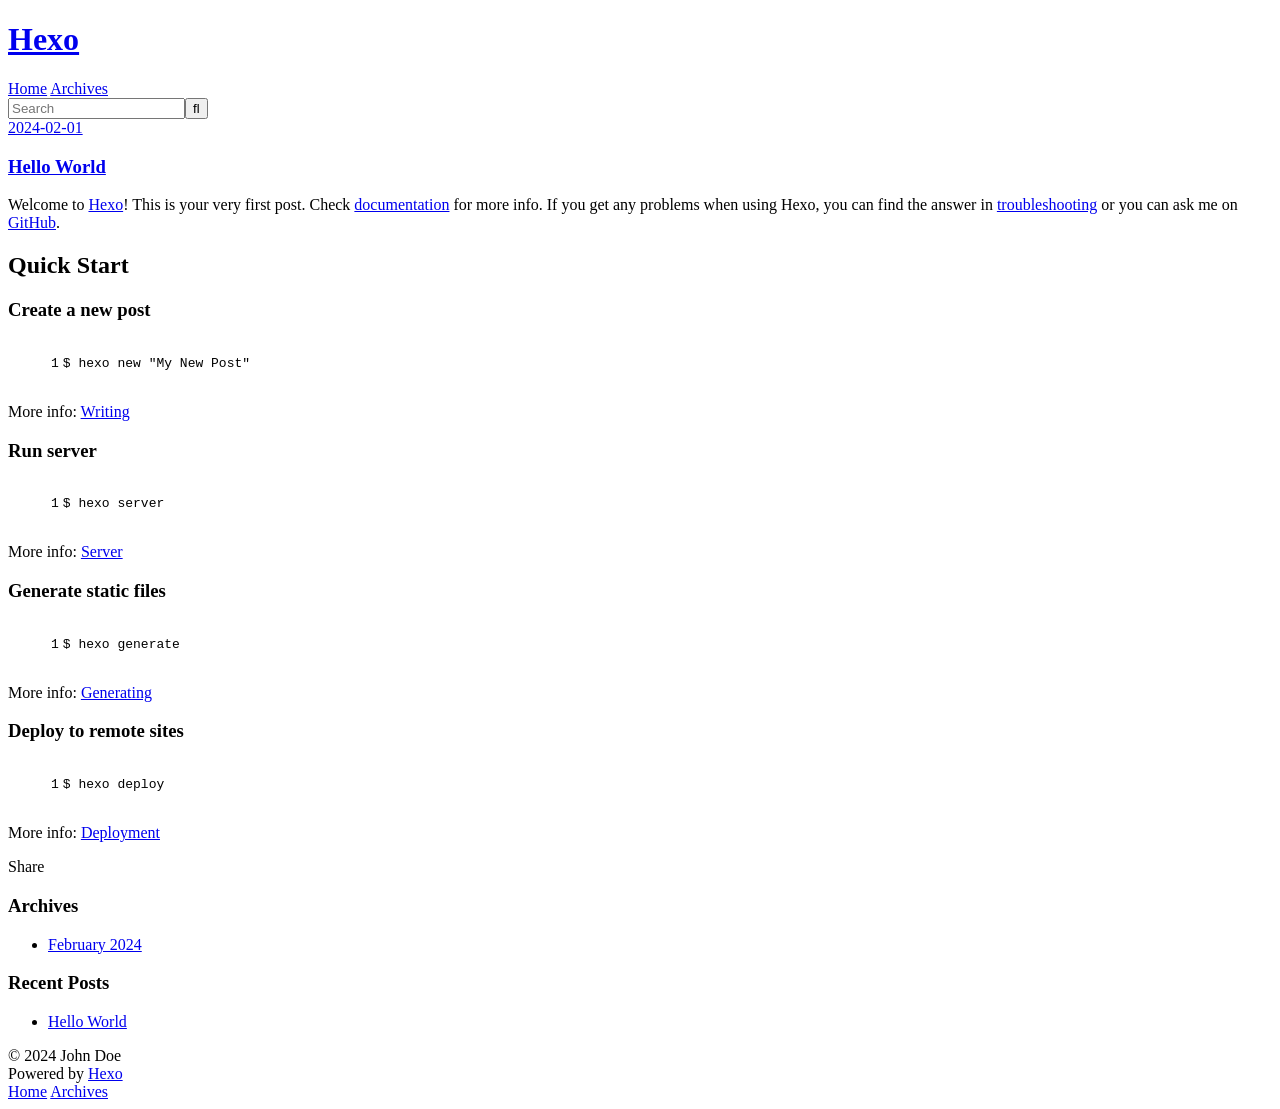
==== index.html @ bd36997b "Site updated: 2024-02-01 10:09:01" ====
<!DOCTYPE html>
<html>
<head>
  <meta charset="utf-8">
  
  
  <title>Hexo</title>
  <meta name="viewport" content="width=device-width, initial-scale=1, shrink-to-fit=no">
  <meta property="og:type" content="website">
<meta property="og:title" content="Hexo">
<meta property="og:url" content="http://example.com/index.html">
<meta property="og:site_name" content="Hexo">
<meta property="og:locale" content="en_US">
<meta property="article:author" content="John Doe">
<meta name="twitter:card" content="summary">
  
    <link rel="alternate" href="/atom.xml" title="Hexo" type="application/atom+xml">
  
  
    <link rel="shortcut icon" href="/favicon.png">
  
  
  
<link rel="stylesheet" href="/css/style.css">

  
    
<link rel="stylesheet" href="/fancybox/jquery.fancybox.min.css">

  
  
<meta name="generator" content="Hexo 7.1.1"></head>

<body>
  <div id="container">
    <div id="wrap">
      <header id="header">
  <div id="banner"></div>
  <div id="header-outer" class="outer">
    <div id="header-title" class="inner">
      <h1 id="logo-wrap">
        <a href="/" id="logo">Hexo</a>
      </h1>
      
    </div>
    <div id="header-inner" class="inner">
      <nav id="main-nav">
        <a id="main-nav-toggle" class="nav-icon"><span class="fa fa-bars"></span></a>
        
          <a class="main-nav-link" href="/">Home</a>
        
          <a class="main-nav-link" href="/archives">Archives</a>
        
      </nav>
      <nav id="sub-nav">
        
        
          <a class="nav-icon" href="/atom.xml" title="RSS Feed"><span class="fa fa-rss"></span></a>
        
        <a class="nav-icon nav-search-btn" title="Search"><span class="fa fa-search"></span></a>
      </nav>
      <div id="search-form-wrap">
        <form action="//google.com/search" method="get" accept-charset="UTF-8" class="search-form"><input type="search" name="q" class="search-form-input" placeholder="Search"><button type="submit" class="search-form-submit">&#xF002;</button><input type="hidden" name="sitesearch" value="http://example.com"></form>
      </div>
    </div>
  </div>
</header>

      <div class="outer">
        <section id="main">
  
    <article id="post-hello-world" class="h-entry article article-type-post" itemprop="blogPost" itemscope itemtype="https://schema.org/BlogPosting">
  <div class="article-meta">
    <a href="/2024/02/01/hello-world/" class="article-date">
  <time class="dt-published" datetime="2024-02-01T01:52:05.661Z" itemprop="datePublished">2024-02-01</time>
</a>
    
  </div>
  <div class="article-inner">
    
    
      <header class="article-header">
        
  
    <h1 itemprop="name">
      <a class="p-name article-title" href="/2024/02/01/hello-world/">Hello World</a>
    </h1>
  

      </header>
    
    <div class="e-content article-entry" itemprop="articleBody">
      
        <p>Welcome to <a target="_blank" rel="noopener" href="https://hexo.io/">Hexo</a>! This is your very first post. Check <a target="_blank" rel="noopener" href="https://hexo.io/docs/">documentation</a> for more info. If you get any problems when using Hexo, you can find the answer in <a target="_blank" rel="noopener" href="https://hexo.io/docs/troubleshooting.html">troubleshooting</a> or you can ask me on <a target="_blank" rel="noopener" href="https://github.com/hexojs/hexo/issues">GitHub</a>.</p>
<h2 id="Quick-Start"><a href="#Quick-Start" class="headerlink" title="Quick Start"></a>Quick Start</h2><h3 id="Create-a-new-post"><a href="#Create-a-new-post" class="headerlink" title="Create a new post"></a>Create a new post</h3><figure class="highlight bash"><table><tr><td class="gutter"><pre><span class="line">1</span><br></pre></td><td class="code"><pre><span class="line">$ hexo new <span class="string">&quot;My New Post&quot;</span></span><br></pre></td></tr></table></figure>

<p>More info: <a target="_blank" rel="noopener" href="https://hexo.io/docs/writing.html">Writing</a></p>
<h3 id="Run-server"><a href="#Run-server" class="headerlink" title="Run server"></a>Run server</h3><figure class="highlight bash"><table><tr><td class="gutter"><pre><span class="line">1</span><br></pre></td><td class="code"><pre><span class="line">$ hexo server</span><br></pre></td></tr></table></figure>

<p>More info: <a target="_blank" rel="noopener" href="https://hexo.io/docs/server.html">Server</a></p>
<h3 id="Generate-static-files"><a href="#Generate-static-files" class="headerlink" title="Generate static files"></a>Generate static files</h3><figure class="highlight bash"><table><tr><td class="gutter"><pre><span class="line">1</span><br></pre></td><td class="code"><pre><span class="line">$ hexo generate</span><br></pre></td></tr></table></figure>

<p>More info: <a target="_blank" rel="noopener" href="https://hexo.io/docs/generating.html">Generating</a></p>
<h3 id="Deploy-to-remote-sites"><a href="#Deploy-to-remote-sites" class="headerlink" title="Deploy to remote sites"></a>Deploy to remote sites</h3><figure class="highlight bash"><table><tr><td class="gutter"><pre><span class="line">1</span><br></pre></td><td class="code"><pre><span class="line">$ hexo deploy</span><br></pre></td></tr></table></figure>

<p>More info: <a target="_blank" rel="noopener" href="https://hexo.io/docs/one-command-deployment.html">Deployment</a></p>

      
    </div>
    <footer class="article-footer">
      <a data-url="http://example.com/2024/02/01/hello-world/" data-id="cls2kvbpr0000edfy8v4kcxi6" data-title="Hello World" class="article-share-link"><span class="fa fa-share">Share</span></a>
      
      
      
    </footer>
  </div>
  
</article>



  


</section>
        
          <aside id="sidebar">
  
    

  
    

  
    
  
    
  <div class="widget-wrap">
    <h3 class="widget-title">Archives</h3>
    <div class="widget">
      <ul class="archive-list"><li class="archive-list-item"><a class="archive-list-link" href="/archives/2024/02/">February 2024</a></li></ul>
    </div>
  </div>


  
    
  <div class="widget-wrap">
    <h3 class="widget-title">Recent Posts</h3>
    <div class="widget">
      <ul>
        
          <li>
            <a href="/2024/02/01/hello-world/">Hello World</a>
          </li>
        
      </ul>
    </div>
  </div>

  
</aside>
        
      </div>
      <footer id="footer">
  
  <div class="outer">
    <div id="footer-info" class="inner">
      
      &copy; 2024 John Doe<br>
      Powered by <a href="https://hexo.io/" target="_blank">Hexo</a>
    </div>
  </div>
</footer>

    </div>
    <nav id="mobile-nav">
  
    <a href="/" class="mobile-nav-link">Home</a>
  
    <a href="/archives" class="mobile-nav-link">Archives</a>
  
</nav>
    


<script src="/js/jquery-3.6.4.min.js"></script>



  
<script src="/fancybox/jquery.fancybox.min.js"></script>




<script src="/js/script.js"></script>





  </div>
</body>
</html>
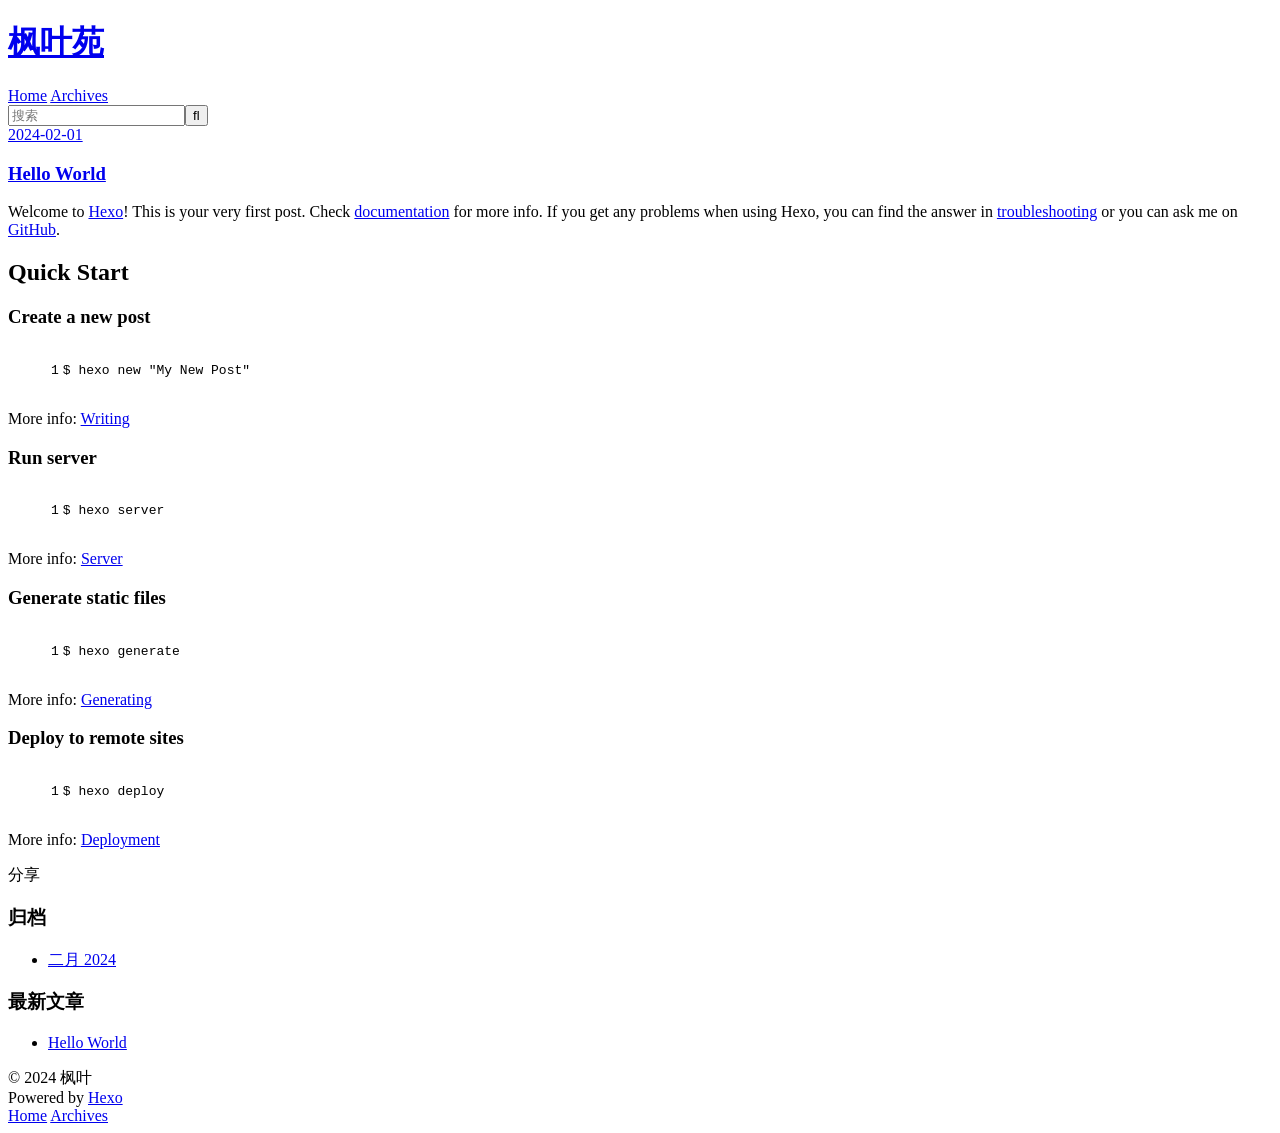
==== commit 4679202c: "Site updated: 2024-02-01 10:54:57" ====
--- a/index.html
+++ b/index.html
@@ -4,17 +4,19 @@
   <meta charset="utf-8">
   
   
-  <title>Hexo</title>
+  <title>枫叶苑</title>
   <meta name="viewport" content="width=device-width, initial-scale=1, shrink-to-fit=no">
-  <meta property="og:type" content="website">
-<meta property="og:title" content="Hexo">
+  <meta name="description" content="选择有时候比努力更重要">
+<meta property="og:type" content="website">
+<meta property="og:title" content="枫叶苑">
 <meta property="og:url" content="http://example.com/index.html">
-<meta property="og:site_name" content="Hexo">
-<meta property="og:locale" content="en_US">
-<meta property="article:author" content="John Doe">
+<meta property="og:site_name" content="枫叶苑">
+<meta property="og:description" content="选择有时候比努力更重要">
+<meta property="og:locale" content="zh_CN">
+<meta property="article:author" content="枫叶">
 <meta name="twitter:card" content="summary">
   
-    <link rel="alternate" href="/atom.xml" title="Hexo" type="application/atom+xml">
+    <link rel="alternate" href="/atom.xml" title="枫叶苑" type="application/atom+xml">
   
   
     <link rel="shortcut icon" href="/favicon.png">
@@ -39,7 +41,7 @@
   <div id="header-outer" class="outer">
     <div id="header-title" class="inner">
       <h1 id="logo-wrap">
-        <a href="/" id="logo">Hexo</a>
+        <a href="/" id="logo">枫叶苑</a>
       </h1>
       
     </div>
@@ -55,12 +57,12 @@
       <nav id="sub-nav">
         
         
-          <a class="nav-icon" href="/atom.xml" title="RSS Feed"><span class="fa fa-rss"></span></a>
-        
-        <a class="nav-icon nav-search-btn" title="Search"><span class="fa fa-search"></span></a>
+          <a class="nav-icon" href="/atom.xml" title="RSS 订阅"><span class="fa fa-rss"></span></a>
+        
+        <a class="nav-icon nav-search-btn" title="搜索"><span class="fa fa-search"></span></a>
       </nav>
       <div id="search-form-wrap">
-        <form action="//google.com/search" method="get" accept-charset="UTF-8" class="search-form"><input type="search" name="q" class="search-form-input" placeholder="Search"><button type="submit" class="search-form-submit">&#xF002;</button><input type="hidden" name="sitesearch" value="http://example.com"></form>
+        <form action="//google.com/search" method="get" accept-charset="UTF-8" class="search-form"><input type="search" name="q" class="search-form-input" placeholder="搜索"><button type="submit" class="search-form-submit">&#xF002;</button><input type="hidden" name="sitesearch" value="http://example.com"></form>
       </div>
     </div>
   </div>
@@ -108,7 +110,7 @@
       
     </div>
     <footer class="article-footer">
-      <a data-url="http://example.com/2024/02/01/hello-world/" data-id="cls2kvbpr0000edfy8v4kcxi6" data-title="Hello World" class="article-share-link"><span class="fa fa-share">Share</span></a>
+      <a data-url="http://example.com/2024/02/01/hello-world/" data-id="cls2mifcy0000pxfyc7qv7unp" data-title="Hello World" class="article-share-link"><span class="fa fa-share">分享</span></a>
       
       
       
@@ -136,9 +138,9 @@
   
     
   <div class="widget-wrap">
-    <h3 class="widget-title">Archives</h3>
+    <h3 class="widget-title">归档</h3>
     <div class="widget">
-      <ul class="archive-list"><li class="archive-list-item"><a class="archive-list-link" href="/archives/2024/02/">February 2024</a></li></ul>
+      <ul class="archive-list"><li class="archive-list-item"><a class="archive-list-link" href="/archives/2024/02/">二月 2024</a></li></ul>
     </div>
   </div>
 
@@ -146,7 +148,7 @@
   
     
   <div class="widget-wrap">
-    <h3 class="widget-title">Recent Posts</h3>
+    <h3 class="widget-title">最新文章</h3>
     <div class="widget">
       <ul>
         
@@ -167,7 +169,7 @@
   <div class="outer">
     <div id="footer-info" class="inner">
       
-      &copy; 2024 John Doe<br>
+      &copy; 2024 枫叶<br>
       Powered by <a href="https://hexo.io/" target="_blank">Hexo</a>
     </div>
   </div>
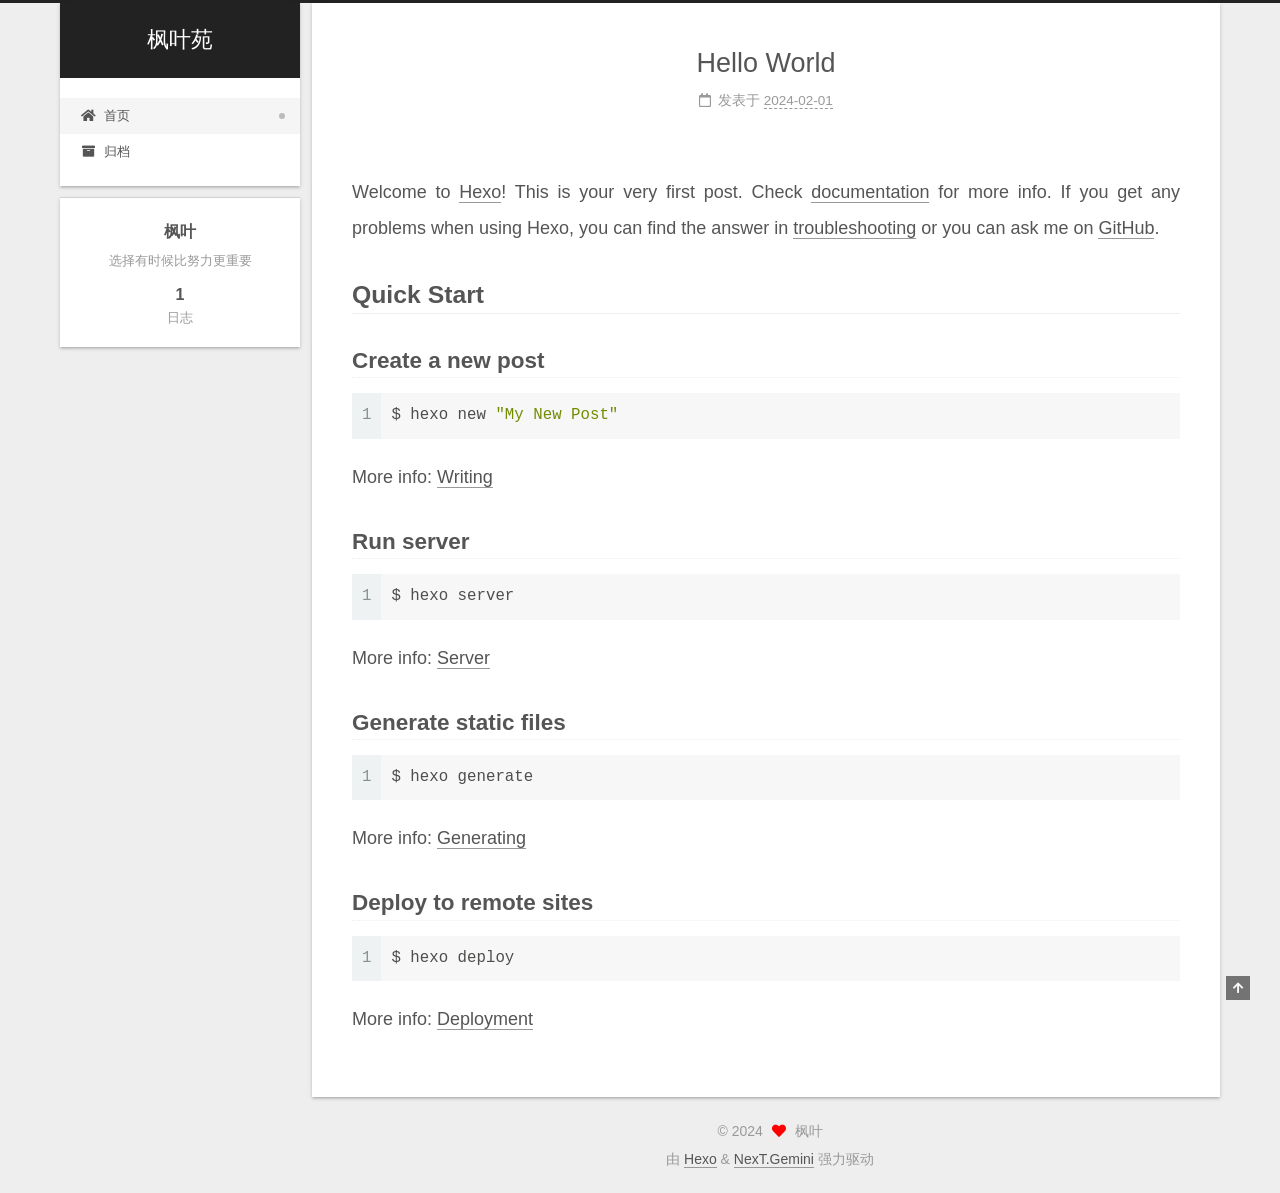
==== commit 8f821675: "Site updated: 2024-02-01 11:25:19" ====
--- a/index.html
+++ b/index.html
@@ -1,11 +1,25 @@
 <!DOCTYPE html>
-<html>
+<html lang="zh-CN">
 <head>
-  <meta charset="utf-8">
-  
-  
-  <title>枫叶苑</title>
-  <meta name="viewport" content="width=device-width, initial-scale=1, shrink-to-fit=no">
+  <meta charset="UTF-8">
+<meta name="viewport" content="width=device-width, initial-scale=1, maximum-scale=2">
+<meta name="theme-color" content="#222">
+<meta name="generator" content="Hexo 7.1.1">
+  <link rel="apple-touch-icon" sizes="180x180" href="/images/apple-touch-icon-next.png">
+  <link rel="icon" type="image/png" sizes="32x32" href="/images/favicon-32x32-next.png">
+  <link rel="icon" type="image/png" sizes="16x16" href="/images/favicon-16x16-next.png">
+  <link rel="mask-icon" href="/images/logo.svg" color="#222">
+
+<link rel="stylesheet" href="/css/main.css">
+
+
+<link rel="stylesheet" href="/lib/font-awesome/css/all.min.css">
+
+<script id="hexo-configurations">
+    var NexT = window.NexT || {};
+    var CONFIG = {"hostname":"example.com","root":"/","scheme":"Gemini","version":"7.8.0","exturl":false,"sidebar":{"position":"left","display":"post","padding":18,"offset":12,"onmobile":false},"copycode":{"enable":false,"show_result":false,"style":null},"back2top":{"enable":true,"sidebar":false,"scrollpercent":false},"bookmark":{"enable":false,"color":"#222","save":"auto"},"fancybox":false,"mediumzoom":false,"lazyload":false,"pangu":false,"comments":{"style":"tabs","active":null,"storage":true,"lazyload":false,"nav":null},"algolia":{"hits":{"per_page":10},"labels":{"input_placeholder":"Search for Posts","hits_empty":"We didn't find any results for the search: ${query}","hits_stats":"${hits} results found in ${time} ms"}},"localsearch":{"enable":false,"trigger":"auto","top_n_per_article":1,"unescape":false,"preload":false},"motion":{"enable":true,"async":false,"transition":{"post_block":"fadeIn","post_header":"slideDownIn","post_body":"slideDownIn","coll_header":"slideLeftIn","sidebar":"slideUpIn"}}};
+  </script>
+
   <meta name="description" content="选择有时候比努力更重要">
 <meta property="og:type" content="website">
 <meta property="og:title" content="枫叶苑">
@@ -15,193 +29,343 @@
 <meta property="og:locale" content="zh_CN">
 <meta property="article:author" content="枫叶">
 <meta name="twitter:card" content="summary">
-  
-    <link rel="alternate" href="/atom.xml" title="枫叶苑" type="application/atom+xml">
-  
-  
-    <link rel="shortcut icon" href="/favicon.png">
-  
-  
-  
-<link rel="stylesheet" href="/css/style.css">
-
-  
-    
-<link rel="stylesheet" href="/fancybox/jquery.fancybox.min.css">
-
-  
-  
-<meta name="generator" content="Hexo 7.1.1"></head>
-
-<body>
-  <div id="container">
-    <div id="wrap">
-      <header id="header">
-  <div id="banner"></div>
-  <div id="header-outer" class="outer">
-    <div id="header-title" class="inner">
-      <h1 id="logo-wrap">
-        <a href="/" id="logo">枫叶苑</a>
-      </h1>
+
+<link rel="canonical" href="http://example.com/">
+
+
+<script id="page-configurations">
+  // https://hexo.io/docs/variables.html
+  CONFIG.page = {
+    sidebar: "",
+    isHome : true,
+    isPost : false,
+    lang   : 'zh-CN'
+  };
+</script>
+
+  <title>枫叶苑</title>
+  
+
+
+
+
+
+
+  <noscript>
+  <style>
+  .use-motion .brand,
+  .use-motion .menu-item,
+  .sidebar-inner,
+  .use-motion .post-block,
+  .use-motion .pagination,
+  .use-motion .comments,
+  .use-motion .post-header,
+  .use-motion .post-body,
+  .use-motion .collection-header { opacity: initial; }
+
+  .use-motion .site-title,
+  .use-motion .site-subtitle {
+    opacity: initial;
+    top: initial;
+  }
+
+  .use-motion .logo-line-before i { left: initial; }
+  .use-motion .logo-line-after i { right: initial; }
+  </style>
+</noscript>
+
+</head>
+
+<body itemscope itemtype="http://schema.org/WebPage">
+  <div class="container use-motion">
+    <div class="headband"></div>
+
+    <header class="header" itemscope itemtype="http://schema.org/WPHeader">
+      <div class="header-inner"><div class="site-brand-container">
+  <div class="site-nav-toggle">
+    <div class="toggle" aria-label="切换导航栏">
+      <span class="toggle-line toggle-line-first"></span>
+      <span class="toggle-line toggle-line-middle"></span>
+      <span class="toggle-line toggle-line-last"></span>
+    </div>
+  </div>
+
+  <div class="site-meta">
+
+    <a href="/" class="brand" rel="start">
+      <span class="logo-line-before"><i></i></span>
+      <h1 class="site-title">枫叶苑</h1>
+      <span class="logo-line-after"><i></i></span>
+    </a>
+  </div>
+
+  <div class="site-nav-right">
+    <div class="toggle popup-trigger">
+    </div>
+  </div>
+</div>
+
+
+
+
+<nav class="site-nav">
+  <ul id="menu" class="main-menu menu">
+        <li class="menu-item menu-item-home">
+
+    <a href="/" rel="section"><i class="fa fa-home fa-fw"></i>首页</a>
+
+  </li>
+        <li class="menu-item menu-item-archives">
+
+    <a href="/archives/" rel="section"><i class="fa fa-archive fa-fw"></i>归档</a>
+
+  </li>
+  </ul>
+</nav>
+
+
+
+
+</div>
+    </header>
+
+    
+  <div class="back-to-top">
+    <i class="fa fa-arrow-up"></i>
+    <span>0%</span>
+  </div>
+
+
+    <main class="main">
+      <div class="main-inner">
+        <div class="content-wrap">
+          
+
+          <div class="content index posts-expand">
+            
+      
+  
+  
+  <article itemscope itemtype="http://schema.org/Article" class="post-block" lang="zh-CN">
+    <link itemprop="mainEntityOfPage" href="http://example.com/2024/02/01/hello-world/">
+
+    <span hidden itemprop="author" itemscope itemtype="http://schema.org/Person">
+      <meta itemprop="image" content="/images/avatar.gif">
+      <meta itemprop="name" content="枫叶">
+      <meta itemprop="description" content="选择有时候比努力更重要">
+    </span>
+
+    <span hidden itemprop="publisher" itemscope itemtype="http://schema.org/Organization">
+      <meta itemprop="name" content="枫叶苑">
+    </span>
+      <header class="post-header">
+        <h2 class="post-title" itemprop="name headline">
+          
+            <a href="/2024/02/01/hello-world/" class="post-title-link" itemprop="url">Hello World</a>
+        </h2>
+
+        <div class="post-meta">
+            <span class="post-meta-item">
+              <span class="post-meta-item-icon">
+                <i class="far fa-calendar"></i>
+              </span>
+              <span class="post-meta-item-text">发表于</span>
+
+              <time title="创建时间：2024-02-01 09:52:05" itemprop="dateCreated datePublished" datetime="2024-02-01T09:52:05+08:00">2024-02-01</time>
+            </span>
+
+          
+
+        </div>
+      </header>
+
+    
+    
+    
+    <div class="post-body" itemprop="articleBody">
+
+      
+          <p>Welcome to <a target="_blank" rel="noopener" href="https://hexo.io/">Hexo</a>! This is your very first post. Check <a target="_blank" rel="noopener" href="https://hexo.io/docs/">documentation</a> for more info. If you get any problems when using Hexo, you can find the answer in <a target="_blank" rel="noopener" href="https://hexo.io/docs/troubleshooting.html">troubleshooting</a> or you can ask me on <a target="_blank" rel="noopener" href="https://github.com/hexojs/hexo/issues">GitHub</a>.</p>
+<h2 id="Quick-Start"><a href="#Quick-Start" class="headerlink" title="Quick Start"></a>Quick Start</h2><h3 id="Create-a-new-post"><a href="#Create-a-new-post" class="headerlink" title="Create a new post"></a>Create a new post</h3><figure class="highlight bash"><table><tr><td class="gutter"><pre><span class="line">1</span><br></pre></td><td class="code"><pre><span class="line">$ hexo new <span class="string">&quot;My New Post&quot;</span></span><br></pre></td></tr></table></figure>
+
+<p>More info: <a target="_blank" rel="noopener" href="https://hexo.io/docs/writing.html">Writing</a></p>
+<h3 id="Run-server"><a href="#Run-server" class="headerlink" title="Run server"></a>Run server</h3><figure class="highlight bash"><table><tr><td class="gutter"><pre><span class="line">1</span><br></pre></td><td class="code"><pre><span class="line">$ hexo server</span><br></pre></td></tr></table></figure>
+
+<p>More info: <a target="_blank" rel="noopener" href="https://hexo.io/docs/server.html">Server</a></p>
+<h3 id="Generate-static-files"><a href="#Generate-static-files" class="headerlink" title="Generate static files"></a>Generate static files</h3><figure class="highlight bash"><table><tr><td class="gutter"><pre><span class="line">1</span><br></pre></td><td class="code"><pre><span class="line">$ hexo generate</span><br></pre></td></tr></table></figure>
+
+<p>More info: <a target="_blank" rel="noopener" href="https://hexo.io/docs/generating.html">Generating</a></p>
+<h3 id="Deploy-to-remote-sites"><a href="#Deploy-to-remote-sites" class="headerlink" title="Deploy to remote sites"></a>Deploy to remote sites</h3><figure class="highlight bash"><table><tr><td class="gutter"><pre><span class="line">1</span><br></pre></td><td class="code"><pre><span class="line">$ hexo deploy</span><br></pre></td></tr></table></figure>
+
+<p>More info: <a target="_blank" rel="noopener" href="https://hexo.io/docs/one-command-deployment.html">Deployment</a></p>
+
       
     </div>
-    <div id="header-inner" class="inner">
-      <nav id="main-nav">
-        <a id="main-nav-toggle" class="nav-icon"><span class="fa fa-bars"></span></a>
+
+    
+    
+    
+      <footer class="post-footer">
+        <div class="post-eof"></div>
+      </footer>
+  </article>
+  
+  
+  
+
+
+  
+
+
+
+          </div>
+          
+
+<script>
+  window.addEventListener('tabs:register', () => {
+    let { activeClass } = CONFIG.comments;
+    if (CONFIG.comments.storage) {
+      activeClass = localStorage.getItem('comments_active') || activeClass;
+    }
+    if (activeClass) {
+      let activeTab = document.querySelector(`a[href="#comment-${activeClass}"]`);
+      if (activeTab) {
+        activeTab.click();
+      }
+    }
+  });
+  if (CONFIG.comments.storage) {
+    window.addEventListener('tabs:click', event => {
+      if (!event.target.matches('.tabs-comment .tab-content .tab-pane')) return;
+      let commentClass = event.target.classList[1];
+      localStorage.setItem('comments_active', commentClass);
+    });
+  }
+</script>
+
+        </div>
+          
+  
+  <div class="toggle sidebar-toggle">
+    <span class="toggle-line toggle-line-first"></span>
+    <span class="toggle-line toggle-line-middle"></span>
+    <span class="toggle-line toggle-line-last"></span>
+  </div>
+
+  <aside class="sidebar">
+    <div class="sidebar-inner">
+
+      <ul class="sidebar-nav motion-element">
+        <li class="sidebar-nav-toc">
+          文章目录
+        </li>
+        <li class="sidebar-nav-overview">
+          站点概览
+        </li>
+      </ul>
+
+      <!--noindex-->
+      <div class="post-toc-wrap sidebar-panel">
+      </div>
+      <!--/noindex-->
+
+      <div class="site-overview-wrap sidebar-panel">
+        <div class="site-author motion-element" itemprop="author" itemscope itemtype="http://schema.org/Person">
+  <p class="site-author-name" itemprop="name">枫叶</p>
+  <div class="site-description" itemprop="description">选择有时候比努力更重要</div>
+</div>
+<div class="site-state-wrap motion-element">
+  <nav class="site-state">
+      <div class="site-state-item site-state-posts">
+          <a href="/archives/">
         
-          <a class="main-nav-link" href="/">Home</a>
+          <span class="site-state-item-count">1</span>
+          <span class="site-state-item-name">日志</span>
+        </a>
+      </div>
+  </nav>
+</div>
+
+
+
+      </div>
+
+    </div>
+  </aside>
+  <div id="sidebar-dimmer"></div>
+
+
+      </div>
+    </main>
+
+    <footer class="footer">
+      <div class="footer-inner">
         
-          <a class="main-nav-link" href="/archives">Archives</a>
+
         
-      </nav>
-      <nav id="sub-nav">
+
+<div class="copyright">
+  
+  &copy; 
+  <span itemprop="copyrightYear">2024</span>
+  <span class="with-love">
+    <i class="fa fa-heart"></i>
+  </span>
+  <span class="author" itemprop="copyrightHolder">枫叶</span>
+</div>
+  <div class="powered-by">由 <a href="https://hexo.io/" class="theme-link" rel="noopener" target="_blank">Hexo</a> & <a href="https://theme-next.org/" class="theme-link" rel="noopener" target="_blank">NexT.Gemini</a> 强力驱动
+  </div>
+
         
-        
-          <a class="nav-icon" href="/atom.xml" title="RSS 订阅"><span class="fa fa-rss"></span></a>
-        
-        <a class="nav-icon nav-search-btn" title="搜索"><span class="fa fa-search"></span></a>
-      </nav>
-      <div id="search-form-wrap">
-        <form action="//google.com/search" method="get" accept-charset="UTF-8" class="search-form"><input type="search" name="q" class="search-form-input" placeholder="搜索"><button type="submit" class="search-form-submit">&#xF002;</button><input type="hidden" name="sitesearch" value="http://example.com"></form>
-      </div>
-    </div>
-  </div>
-</header>
-
-      <div class="outer">
-        <section id="main">
-  
-    <article id="post-hello-world" class="h-entry article article-type-post" itemprop="blogPost" itemscope itemtype="https://schema.org/BlogPosting">
-  <div class="article-meta">
-    <a href="/2024/02/01/hello-world/" class="article-date">
-  <time class="dt-published" datetime="2024-02-01T01:52:05.661Z" itemprop="datePublished">2024-02-01</time>
-</a>
-    
-  </div>
-  <div class="article-inner">
-    
-    
-      <header class="article-header">
-        
-  
-    <h1 itemprop="name">
-      <a class="p-name article-title" href="/2024/02/01/hello-world/">Hello World</a>
-    </h1>
-  
-
-      </header>
-    
-    <div class="e-content article-entry" itemprop="articleBody">
-      
-        <p>Welcome to <a target="_blank" rel="noopener" href="https://hexo.io/">Hexo</a>! This is your very first post. Check <a target="_blank" rel="noopener" href="https://hexo.io/docs/">documentation</a> for more info. If you get any problems when using Hexo, you can find the answer in <a target="_blank" rel="noopener" href="https://hexo.io/docs/troubleshooting.html">troubleshooting</a> or you can ask me on <a target="_blank" rel="noopener" href="https://github.com/hexojs/hexo/issues">GitHub</a>.</p>
-<h2 id="Quick-Start"><a href="#Quick-Start" class="headerlink" title="Quick Start"></a>Quick Start</h2><h3 id="Create-a-new-post"><a href="#Create-a-new-post" class="headerlink" title="Create a new post"></a>Create a new post</h3><figure class="highlight bash"><table><tr><td class="gutter"><pre><span class="line">1</span><br></pre></td><td class="code"><pre><span class="line">$ hexo new <span class="string">&quot;My New Post&quot;</span></span><br></pre></td></tr></table></figure>
-
-<p>More info: <a target="_blank" rel="noopener" href="https://hexo.io/docs/writing.html">Writing</a></p>
-<h3 id="Run-server"><a href="#Run-server" class="headerlink" title="Run server"></a>Run server</h3><figure class="highlight bash"><table><tr><td class="gutter"><pre><span class="line">1</span><br></pre></td><td class="code"><pre><span class="line">$ hexo server</span><br></pre></td></tr></table></figure>
-
-<p>More info: <a target="_blank" rel="noopener" href="https://hexo.io/docs/server.html">Server</a></p>
-<h3 id="Generate-static-files"><a href="#Generate-static-files" class="headerlink" title="Generate static files"></a>Generate static files</h3><figure class="highlight bash"><table><tr><td class="gutter"><pre><span class="line">1</span><br></pre></td><td class="code"><pre><span class="line">$ hexo generate</span><br></pre></td></tr></table></figure>
-
-<p>More info: <a target="_blank" rel="noopener" href="https://hexo.io/docs/generating.html">Generating</a></p>
-<h3 id="Deploy-to-remote-sites"><a href="#Deploy-to-remote-sites" class="headerlink" title="Deploy to remote sites"></a>Deploy to remote sites</h3><figure class="highlight bash"><table><tr><td class="gutter"><pre><span class="line">1</span><br></pre></td><td class="code"><pre><span class="line">$ hexo deploy</span><br></pre></td></tr></table></figure>
-
-<p>More info: <a target="_blank" rel="noopener" href="https://hexo.io/docs/one-command-deployment.html">Deployment</a></p>
-
-      
-    </div>
-    <footer class="article-footer">
-      <a data-url="http://example.com/2024/02/01/hello-world/" data-id="cls2mifcy0000pxfyc7qv7unp" data-title="Hello World" class="article-share-link"><span class="fa fa-share">分享</span></a>
-      
-      
-      
+
+
+
+
+
+
+
+
+      </div>
     </footer>
   </div>
-  
-</article>
-
-
-
-  
-
-
-</section>
-        
-          <aside id="sidebar">
-  
-    
-
-  
-    
-
-  
-    
-  
-    
-  <div class="widget-wrap">
-    <h3 class="widget-title">归档</h3>
-    <div class="widget">
-      <ul class="archive-list"><li class="archive-list-item"><a class="archive-list-link" href="/archives/2024/02/">二月 2024</a></li></ul>
-    </div>
-  </div>
-
-
-  
-    
-  <div class="widget-wrap">
-    <h3 class="widget-title">最新文章</h3>
-    <div class="widget">
-      <ul>
-        
-          <li>
-            <a href="/2024/02/01/hello-world/">Hello World</a>
-          </li>
-        
-      </ul>
-    </div>
-  </div>
-
-  
-</aside>
-        
-      </div>
-      <footer id="footer">
-  
-  <div class="outer">
-    <div id="footer-info" class="inner">
-      
-      &copy; 2024 枫叶<br>
-      Powered by <a href="https://hexo.io/" target="_blank">Hexo</a>
-    </div>
-  </div>
-</footer>
-
-    </div>
-    <nav id="mobile-nav">
-  
-    <a href="/" class="mobile-nav-link">Home</a>
-  
-    <a href="/archives" class="mobile-nav-link">Archives</a>
-  
-</nav>
-    
-
-
-<script src="/js/jquery-3.6.4.min.js"></script>
-
-
-
-  
-<script src="/fancybox/jquery.fancybox.min.js"></script>
-
-
-
-
-<script src="/js/script.js"></script>
-
-
-
-
-
-  </div>
+
+  
+  <script src="/lib/anime.min.js"></script>
+  <script src="/lib/velocity/velocity.min.js"></script>
+  <script src="/lib/velocity/velocity.ui.min.js"></script>
+
+<script src="/js/utils.js"></script>
+
+<script src="/js/motion.js"></script>
+
+
+<script src="/js/schemes/pisces.js"></script>
+
+
+<script src="/js/next-boot.js"></script>
+
+
+
+
+  
+
+
+
+
+
+
+
+
+
+
+
+
+
+
+
+  
+
+  
+
 </body>
-</html>+</html>
--- a/css/main.css
+++ b/css/main.css
@@ -0,0 +1,2565 @@
+:root {
+  --body-bg-color: #eee;
+  --content-bg-color: #fff;
+  --card-bg-color: #f5f5f5;
+  --text-color: #555;
+  --blockquote-color: #666;
+  --link-color: #555;
+  --link-hover-color: #222;
+  --brand-color: #fff;
+  --brand-hover-color: #fff;
+  --table-row-odd-bg-color: #f9f9f9;
+  --table-row-hover-bg-color: #f5f5f5;
+  --menu-item-bg-color: #f5f5f5;
+  --btn-default-bg: #fff;
+  --btn-default-color: #555;
+  --btn-default-border-color: #555;
+  --btn-default-hover-bg: #222;
+  --btn-default-hover-color: #fff;
+  --btn-default-hover-border-color: #222;
+}
+html {
+  line-height: 1.15; /* 1 */
+  -webkit-text-size-adjust: 100%; /* 2 */
+}
+body {
+  margin: 0;
+}
+main {
+  display: block;
+}
+h1 {
+  font-size: 2em;
+  margin: 0.67em 0;
+}
+hr {
+  box-sizing: content-box; /* 1 */
+  height: 0; /* 1 */
+  overflow: visible; /* 2 */
+}
+pre {
+  font-family: monospace, monospace; /* 1 */
+  font-size: 1em; /* 2 */
+}
+a {
+  background: transparent;
+}
+abbr[title] {
+  border-bottom: none; /* 1 */
+  text-decoration: underline; /* 2 */
+  text-decoration: underline dotted; /* 2 */
+}
+b,
+strong {
+  font-weight: bolder;
+}
+code,
+kbd,
+samp {
+  font-family: monospace, monospace; /* 1 */
+  font-size: 1em; /* 2 */
+}
+small {
+  font-size: 80%;
+}
+sub,
+sup {
+  font-size: 75%;
+  line-height: 0;
+  position: relative;
+  vertical-align: baseline;
+}
+sub {
+  bottom: -0.25em;
+}
+sup {
+  top: -0.5em;
+}
+img {
+  border-style: none;
+}
+button,
+input,
+optgroup,
+select,
+textarea {
+  font-family: inherit; /* 1 */
+  font-size: 100%; /* 1 */
+  line-height: 1.15; /* 1 */
+  margin: 0; /* 2 */
+}
+button,
+input {
+/* 1 */
+  overflow: visible;
+}
+button,
+select {
+/* 1 */
+  text-transform: none;
+}
+button,
+[type='button'],
+[type='reset'],
+[type='submit'] {
+  -webkit-appearance: button;
+}
+button::-moz-focus-inner,
+[type='button']::-moz-focus-inner,
+[type='reset']::-moz-focus-inner,
+[type='submit']::-moz-focus-inner {
+  border-style: none;
+  padding: 0;
+}
+button:-moz-focusring,
+[type='button']:-moz-focusring,
+[type='reset']:-moz-focusring,
+[type='submit']:-moz-focusring {
+  outline: 1px dotted ButtonText;
+}
+fieldset {
+  padding: 0.35em 0.75em 0.625em;
+}
+legend {
+  box-sizing: border-box; /* 1 */
+  color: inherit; /* 2 */
+  display: table; /* 1 */
+  max-width: 100%; /* 1 */
+  padding: 0; /* 3 */
+  white-space: normal; /* 1 */
+}
+progress {
+  vertical-align: baseline;
+}
+textarea {
+  overflow: auto;
+}
+[type='checkbox'],
+[type='radio'] {
+  box-sizing: border-box; /* 1 */
+  padding: 0; /* 2 */
+}
+[type='number']::-webkit-inner-spin-button,
+[type='number']::-webkit-outer-spin-button {
+  height: auto;
+}
+[type='search'] {
+  outline-offset: -2px; /* 2 */
+  -webkit-appearance: textfield; /* 1 */
+}
+[type='search']::-webkit-search-decoration {
+  -webkit-appearance: none;
+}
+::-webkit-file-upload-button {
+  font: inherit; /* 2 */
+  -webkit-appearance: button; /* 1 */
+}
+details {
+  display: block;
+}
+summary {
+  display: list-item;
+}
+template {
+  display: none;
+}
+[hidden] {
+  display: none;
+}
+::selection {
+  background: #262a30;
+  color: #eee;
+}
+html,
+body {
+  height: 100%;
+}
+body {
+  background: var(--body-bg-color);
+  color: var(--text-color);
+  font-family: 'Lato', "PingFang SC", "Microsoft YaHei", sans-serif;
+  font-size: 1em;
+  line-height: 2;
+}
+@media (max-width: 991px) {
+  body {
+    padding-left: 0 !important;
+    padding-right: 0 !important;
+  }
+}
+h1,
+h2,
+h3,
+h4,
+h5,
+h6 {
+  font-family: 'Lato', "PingFang SC", "Microsoft YaHei", sans-serif;
+  font-weight: bold;
+  line-height: 1.5;
+  margin: 20px 0 15px;
+}
+h1 {
+  font-size: 1.5em;
+}
+h2 {
+  font-size: 1.375em;
+}
+h3 {
+  font-size: 1.25em;
+}
+h4 {
+  font-size: 1.125em;
+}
+h5 {
+  font-size: 1em;
+}
+h6 {
+  font-size: 0.875em;
+}
+p {
+  margin: 0 0 20px 0;
+}
+a,
+span.exturl {
+  border-bottom: 1px solid #999;
+  color: var(--link-color);
+  outline: 0;
+  text-decoration: none;
+  overflow-wrap: break-word;
+  word-wrap: break-word;
+  cursor: pointer;
+}
+a:hover,
+span.exturl:hover {
+  border-bottom-color: var(--link-hover-color);
+  color: var(--link-hover-color);
+}
+iframe,
+img,
+video {
+  display: block;
+  margin-left: auto;
+  margin-right: auto;
+  max-width: 100%;
+}
+hr {
+  background-image: repeating-linear-gradient(-45deg, #ddd, #ddd 4px, transparent 4px, transparent 8px);
+  border: 0;
+  height: 3px;
+  margin: 40px 0;
+}
+blockquote {
+  border-left: 4px solid #ddd;
+  color: var(--blockquote-color);
+  margin: 0;
+  padding: 0 15px;
+}
+blockquote cite::before {
+  content: '-';
+  padding: 0 5px;
+}
+dt {
+  font-weight: bold;
+}
+dd {
+  margin: 0;
+  padding: 0;
+}
+kbd {
+  background-color: #f5f5f5;
+  background-image: linear-gradient(#eee, #fff, #eee);
+  border: 1px solid #ccc;
+  border-radius: 0.2em;
+  box-shadow: 0.1em 0.1em 0.2em rgba(0,0,0,0.1);
+  color: #555;
+  font-family: inherit;
+  padding: 0.1em 0.3em;
+  white-space: nowrap;
+}
+.table-container {
+  overflow: auto;
+}
+table {
+  border-collapse: collapse;
+  border-spacing: 0;
+  font-size: 0.875em;
+  margin: 0 0 20px 0;
+  width: 100%;
+}
+tbody tr:nth-of-type(odd) {
+  background: var(--table-row-odd-bg-color);
+}
+tbody tr:hover {
+  background: var(--table-row-hover-bg-color);
+}
+caption,
+th,
+td {
+  font-weight: normal;
+  padding: 8px;
+  vertical-align: middle;
+}
+th,
+td {
+  border: 1px solid #ddd;
+  border-bottom: 3px solid #ddd;
+}
+th {
+  font-weight: 700;
+  padding-bottom: 10px;
+}
+td {
+  border-bottom-width: 1px;
+}
+.btn {
+  background: var(--btn-default-bg);
+  border: 2px solid var(--btn-default-border-color);
+  border-radius: 2px;
+  color: var(--btn-default-color);
+  display: inline-block;
+  font-size: 0.875em;
+  line-height: 2;
+  padding: 0 20px;
+  text-decoration: none;
+  transition-property: background-color;
+  transition-delay: 0s;
+  transition-duration: 0.2s;
+  transition-timing-function: ease-in-out;
+}
+.btn:hover {
+  background: var(--btn-default-hover-bg);
+  border-color: var(--btn-default-hover-border-color);
+  color: var(--btn-default-hover-color);
+}
+.btn + .btn {
+  margin: 0 0 8px 8px;
+}
+.btn .fa-fw {
+  text-align: left;
+  width: 1.285714285714286em;
+}
+.toggle {
+  line-height: 0;
+}
+.toggle .toggle-line {
+  background: #fff;
+  display: inline-block;
+  height: 2px;
+  left: 0;
+  position: relative;
+  top: 0;
+  transition: all 0.4s;
+  vertical-align: top;
+  width: 100%;
+}
+.toggle .toggle-line:not(:first-child) {
+  margin-top: 3px;
+}
+.toggle.toggle-arrow .toggle-line-first {
+  left: 50%;
+  top: 2px;
+  transform: rotate(45deg);
+  width: 50%;
+}
+.toggle.toggle-arrow .toggle-line-middle {
+  left: 2px;
+  width: 90%;
+}
+.toggle.toggle-arrow .toggle-line-last {
+  left: 50%;
+  top: -2px;
+  transform: rotate(-45deg);
+  width: 50%;
+}
+.toggle.toggle-close .toggle-line-first {
+  transform: rotate(-45deg);
+  top: 5px;
+}
+.toggle.toggle-close .toggle-line-middle {
+  opacity: 0;
+}
+.toggle.toggle-close .toggle-line-last {
+  transform: rotate(45deg);
+  top: -5px;
+}
+.highlight,
+pre {
+  background: #f7f7f7;
+  color: #4d4d4c;
+  line-height: 1.6;
+  margin: 0 auto 20px;
+}
+pre,
+code {
+  font-family: consolas, Menlo, monospace, "PingFang SC", "Microsoft YaHei";
+}
+code {
+  background: #eee;
+  border-radius: 3px;
+  color: #555;
+  padding: 2px 4px;
+  overflow-wrap: break-word;
+  word-wrap: break-word;
+}
+.highlight *::selection {
+  background: #d6d6d6;
+}
+.highlight pre {
+  border: 0;
+  margin: 0;
+  padding: 10px 0;
+}
+.highlight table {
+  border: 0;
+  margin: 0;
+  width: auto;
+}
+.highlight td {
+  border: 0;
+  padding: 0;
+}
+.highlight figcaption {
+  background: #eff2f3;
+  color: #4d4d4c;
+  display: flex;
+  font-size: 0.875em;
+  justify-content: space-between;
+  line-height: 1.2;
+  padding: 0.5em;
+}
+.highlight figcaption a {
+  color: #4d4d4c;
+}
+.highlight figcaption a:hover {
+  border-bottom-color: #4d4d4c;
+}
+.highlight .gutter {
+  -moz-user-select: none;
+  -ms-user-select: none;
+  -webkit-user-select: none;
+  user-select: none;
+}
+.highlight .gutter pre {
+  background: #eff2f3;
+  color: #869194;
+  padding-left: 10px;
+  padding-right: 10px;
+  text-align: right;
+}
+.highlight .code pre {
+  background: #f7f7f7;
+  padding-left: 10px;
+  width: 100%;
+}
+.gist table {
+  width: auto;
+}
+.gist table td {
+  border: 0;
+}
+pre {
+  overflow: auto;
+  padding: 10px;
+}
+pre code {
+  background: none;
+  color: #4d4d4c;
+  font-size: 0.875em;
+  padding: 0;
+  text-shadow: none;
+}
+pre .deletion {
+  background: #fdd;
+}
+pre .addition {
+  background: #dfd;
+}
+pre .meta {
+  color: #eab700;
+  -moz-user-select: none;
+  -ms-user-select: none;
+  -webkit-user-select: none;
+  user-select: none;
+}
+pre .comment {
+  color: #8e908c;
+}
+pre .variable,
+pre .attribute,
+pre .tag,
+pre .name,
+pre .regexp,
+pre .ruby .constant,
+pre .xml .tag .title,
+pre .xml .pi,
+pre .xml .doctype,
+pre .html .doctype,
+pre .css .id,
+pre .css .class,
+pre .css .pseudo {
+  color: #c82829;
+}
+pre .number,
+pre .preprocessor,
+pre .built_in,
+pre .builtin-name,
+pre .literal,
+pre .params,
+pre .constant,
+pre .command {
+  color: #f5871f;
+}
+pre .ruby .class .title,
+pre .css .rules .attribute,
+pre .string,
+pre .symbol,
+pre .value,
+pre .inheritance,
+pre .header,
+pre .ruby .symbol,
+pre .xml .cdata,
+pre .special,
+pre .formula {
+  color: #718c00;
+}
+pre .title,
+pre .css .hexcolor {
+  color: #3e999f;
+}
+pre .function,
+pre .python .decorator,
+pre .python .title,
+pre .ruby .function .title,
+pre .ruby .title .keyword,
+pre .perl .sub,
+pre .javascript .title,
+pre .coffeescript .title {
+  color: #4271ae;
+}
+pre .keyword,
+pre .javascript .function {
+  color: #8959a8;
+}
+.blockquote-center {
+  border-left: none;
+  margin: 40px 0;
+  padding: 0;
+  position: relative;
+  text-align: center;
+}
+.blockquote-center .fa {
+  display: block;
+  opacity: 0.6;
+  position: absolute;
+  width: 100%;
+}
+.blockquote-center .fa-quote-left {
+  border-top: 1px solid #ccc;
+  text-align: left;
+  top: -20px;
+}
+.blockquote-center .fa-quote-right {
+  border-bottom: 1px solid #ccc;
+  text-align: right;
+  bottom: -20px;
+}
+.blockquote-center p,
+.blockquote-center div {
+  text-align: center;
+}
+.post-body .group-picture img {
+  margin: 0 auto;
+  padding: 0 3px;
+}
+.group-picture-row {
+  margin-bottom: 6px;
+  overflow: hidden;
+}
+.group-picture-column {
+  float: left;
+  margin-bottom: 10px;
+}
+.post-body .label {
+  color: #555;
+  display: inline;
+  padding: 0 2px;
+}
+.post-body .label.default {
+  background: #f0f0f0;
+}
+.post-body .label.primary {
+  background: #efe6f7;
+}
+.post-body .label.info {
+  background: #e5f2f8;
+}
+.post-body .label.success {
+  background: #e7f4e9;
+}
+.post-body .label.warning {
+  background: #fcf6e1;
+}
+.post-body .label.danger {
+  background: #fae8eb;
+}
+.post-body .tabs {
+  margin-bottom: 20px;
+}
+.post-body .tabs,
+.tabs-comment {
+  display: block;
+  padding-top: 10px;
+  position: relative;
+}
+.post-body .tabs ul.nav-tabs,
+.tabs-comment ul.nav-tabs {
+  display: flex;
+  flex-wrap: wrap;
+  margin: 0;
+  margin-bottom: -1px;
+  padding: 0;
+}
+@media (max-width: 413px) {
+  .post-body .tabs ul.nav-tabs,
+  .tabs-comment ul.nav-tabs {
+    display: block;
+    margin-bottom: 5px;
+  }
+}
+.post-body .tabs ul.nav-tabs li.tab,
+.tabs-comment ul.nav-tabs li.tab {
+  border-bottom: 1px solid #ddd;
+  border-left: 1px solid transparent;
+  border-right: 1px solid transparent;
+  border-top: 3px solid transparent;
+  flex-grow: 1;
+  list-style-type: none;
+  border-radius: 0 0 0 0;
+}
+@media (max-width: 413px) {
+  .post-body .tabs ul.nav-tabs li.tab,
+  .tabs-comment ul.nav-tabs li.tab {
+    border-bottom: 1px solid transparent;
+    border-left: 3px solid transparent;
+    border-right: 1px solid transparent;
+    border-top: 1px solid transparent;
+  }
+}
+@media (max-width: 413px) {
+  .post-body .tabs ul.nav-tabs li.tab,
+  .tabs-comment ul.nav-tabs li.tab {
+    border-radius: 0;
+  }
+}
+.post-body .tabs ul.nav-tabs li.tab a,
+.tabs-comment ul.nav-tabs li.tab a {
+  border-bottom: initial;
+  display: block;
+  line-height: 1.8;
+  outline: 0;
+  padding: 0.25em 0.75em;
+  text-align: center;
+  transition-delay: 0s;
+  transition-duration: 0.2s;
+  transition-timing-function: ease-out;
+}
+.post-body .tabs ul.nav-tabs li.tab a i,
+.tabs-comment ul.nav-tabs li.tab a i {
+  width: 1.285714285714286em;
+}
+.post-body .tabs ul.nav-tabs li.tab.active,
+.tabs-comment ul.nav-tabs li.tab.active {
+  border-bottom: 1px solid transparent;
+  border-left: 1px solid #ddd;
+  border-right: 1px solid #ddd;
+  border-top: 3px solid #fc6423;
+}
+@media (max-width: 413px) {
+  .post-body .tabs ul.nav-tabs li.tab.active,
+  .tabs-comment ul.nav-tabs li.tab.active {
+    border-bottom: 1px solid #ddd;
+    border-left: 3px solid #fc6423;
+    border-right: 1px solid #ddd;
+    border-top: 1px solid #ddd;
+  }
+}
+.post-body .tabs ul.nav-tabs li.tab.active a,
+.tabs-comment ul.nav-tabs li.tab.active a {
+  color: var(--link-color);
+  cursor: default;
+}
+.post-body .tabs .tab-content .tab-pane,
+.tabs-comment .tab-content .tab-pane {
+  border: 1px solid #ddd;
+  border-top: 0;
+  padding: 20px 20px 0 20px;
+  border-radius: 0;
+}
+.post-body .tabs .tab-content .tab-pane:not(.active),
+.tabs-comment .tab-content .tab-pane:not(.active) {
+  display: none;
+}
+.post-body .tabs .tab-content .tab-pane.active,
+.tabs-comment .tab-content .tab-pane.active {
+  display: block;
+}
+.post-body .tabs .tab-content .tab-pane.active:nth-of-type(1),
+.tabs-comment .tab-content .tab-pane.active:nth-of-type(1) {
+  border-radius: 0 0 0 0;
+}
+@media (max-width: 413px) {
+  .post-body .tabs .tab-content .tab-pane.active:nth-of-type(1),
+  .tabs-comment .tab-content .tab-pane.active:nth-of-type(1) {
+    border-radius: 0;
+  }
+}
+.post-body .note {
+  border-radius: 3px;
+  margin-bottom: 20px;
+  padding: 1em;
+  position: relative;
+  border: 1px solid #eee;
+  border-left-width: 5px;
+}
+.post-body .note h2,
+.post-body .note h3,
+.post-body .note h4,
+.post-body .note h5,
+.post-body .note h6 {
+  margin-top: 0;
+  border-bottom: initial;
+  margin-bottom: 0;
+  padding-top: 0;
+}
+.post-body .note p:first-child,
+.post-body .note ul:first-child,
+.post-body .note ol:first-child,
+.post-body .note table:first-child,
+.post-body .note pre:first-child,
+.post-body .note blockquote:first-child,
+.post-body .note img:first-child {
+  margin-top: 0;
+}
+.post-body .note p:last-child,
+.post-body .note ul:last-child,
+.post-body .note ol:last-child,
+.post-body .note table:last-child,
+.post-body .note pre:last-child,
+.post-body .note blockquote:last-child,
+.post-body .note img:last-child {
+  margin-bottom: 0;
+}
+.post-body .note.default {
+  border-left-color: #777;
+}
+.post-body .note.default h2,
+.post-body .note.default h3,
+.post-body .note.default h4,
+.post-body .note.default h5,
+.post-body .note.default h6 {
+  color: #777;
+}
+.post-body .note.primary {
+  border-left-color: #6f42c1;
+}
+.post-body .note.primary h2,
+.post-body .note.primary h3,
+.post-body .note.primary h4,
+.post-body .note.primary h5,
+.post-body .note.primary h6 {
+  color: #6f42c1;
+}
+.post-body .note.info {
+  border-left-color: #428bca;
+}
+.post-body .note.info h2,
+.post-body .note.info h3,
+.post-body .note.info h4,
+.post-body .note.info h5,
+.post-body .note.info h6 {
+  color: #428bca;
+}
+.post-body .note.success {
+  border-left-color: #5cb85c;
+}
+.post-body .note.success h2,
+.post-body .note.success h3,
+.post-body .note.success h4,
+.post-body .note.success h5,
+.post-body .note.success h6 {
+  color: #5cb85c;
+}
+.post-body .note.warning {
+  border-left-color: #f0ad4e;
+}
+.post-body .note.warning h2,
+.post-body .note.warning h3,
+.post-body .note.warning h4,
+.post-body .note.warning h5,
+.post-body .note.warning h6 {
+  color: #f0ad4e;
+}
+.post-body .note.danger {
+  border-left-color: #d9534f;
+}
+.post-body .note.danger h2,
+.post-body .note.danger h3,
+.post-body .note.danger h4,
+.post-body .note.danger h5,
+.post-body .note.danger h6 {
+  color: #d9534f;
+}
+.pagination .prev,
+.pagination .next,
+.pagination .page-number,
+.pagination .space {
+  display: inline-block;
+  margin: 0 10px;
+  padding: 0 11px;
+  position: relative;
+  top: -1px;
+}
+@media (max-width: 767px) {
+  .pagination .prev,
+  .pagination .next,
+  .pagination .page-number,
+  .pagination .space {
+    margin: 0 5px;
+  }
+}
+.pagination {
+  border-top: 1px solid #eee;
+  margin: 120px 0 0;
+  text-align: center;
+}
+.pagination .prev,
+.pagination .next,
+.pagination .page-number {
+  border-bottom: 0;
+  border-top: 1px solid #eee;
+  transition-property: border-color;
+  transition-delay: 0s;
+  transition-duration: 0.2s;
+  transition-timing-function: ease-in-out;
+}
+.pagination .prev:hover,
+.pagination .next:hover,
+.pagination .page-number:hover {
+  border-top-color: #222;
+}
+.pagination .space {
+  margin: 0;
+  padding: 0;
+}
+.pagination .prev {
+  margin-left: 0;
+}
+.pagination .next {
+  margin-right: 0;
+}
+.pagination .page-number.current {
+  background: #ccc;
+  border-top-color: #ccc;
+  color: #fff;
+}
+@media (max-width: 767px) {
+  .pagination {
+    border-top: none;
+  }
+  .pagination .prev,
+  .pagination .next,
+  .pagination .page-number {
+    border-bottom: 1px solid #eee;
+    border-top: 0;
+    margin-bottom: 10px;
+    padding: 0 10px;
+  }
+  .pagination .prev:hover,
+  .pagination .next:hover,
+  .pagination .page-number:hover {
+    border-bottom-color: #222;
+  }
+}
+.comments {
+  margin-top: 60px;
+  overflow: hidden;
+}
+.comment-button-group {
+  display: flex;
+  flex-wrap: wrap-reverse;
+  justify-content: center;
+  margin: 1em 0;
+}
+.comment-button-group .comment-button {
+  margin: 0.1em 0.2em;
+}
+.comment-button-group .comment-button.active {
+  background: var(--btn-default-hover-bg);
+  border-color: var(--btn-default-hover-border-color);
+  color: var(--btn-default-hover-color);
+}
+.comment-position {
+  display: none;
+}
+.comment-position.active {
+  display: block;
+}
+.tabs-comment {
+  background: var(--content-bg-color);
+  margin-top: 4em;
+  padding-top: 0;
+}
+.tabs-comment .comments {
+  border: 0;
+  box-shadow: none;
+  margin-top: 0;
+  padding-top: 0;
+}
+.container {
+  min-height: 100%;
+  position: relative;
+}
+.main-inner {
+  margin: 0 auto;
+  width: calc(100% - 20px);
+}
+@media (min-width: 1200px) {
+  .main-inner {
+    width: 1160px;
+  }
+}
+@media (min-width: 1600px) {
+  .main-inner {
+    width: 73%;
+  }
+}
+@media (max-width: 767px) {
+  .content-wrap {
+    padding: 0 20px;
+  }
+}
+.header {
+  background: transparent;
+}
+.header-inner {
+  margin: 0 auto;
+  width: calc(100% - 20px);
+}
+@media (min-width: 1200px) {
+  .header-inner {
+    width: 1160px;
+  }
+}
+@media (min-width: 1600px) {
+  .header-inner {
+    width: 73%;
+  }
+}
+.site-brand-container {
+  display: flex;
+  flex-shrink: 0;
+  padding: 0 10px;
+}
+.headband {
+  background: #222;
+  height: 3px;
+}
+.site-meta {
+  flex-grow: 1;
+  text-align: center;
+}
+@media (max-width: 767px) {
+  .site-meta {
+    text-align: center;
+  }
+}
+.brand {
+  border-bottom: none;
+  color: var(--brand-color);
+  display: inline-block;
+  line-height: 1.375em;
+  padding: 0 40px;
+  position: relative;
+}
+.brand:hover {
+  color: var(--brand-hover-color);
+}
+.site-title {
+  font-family: 'Lato', "PingFang SC", "Microsoft YaHei", sans-serif;
+  font-size: 1.375em;
+  font-weight: normal;
+  margin: 0;
+}
+.site-subtitle {
+  color: #ddd;
+  font-size: 0.8125em;
+  margin: 10px 0;
+}
+.use-motion .brand {
+  opacity: 0;
+}
+.use-motion .site-title,
+.use-motion .site-subtitle,
+.use-motion .custom-logo-image {
+  opacity: 0;
+  position: relative;
+  top: -10px;
+}
+.site-nav-toggle,
+.site-nav-right {
+  display: none;
+}
+@media (max-width: 767px) {
+  .site-nav-toggle,
+  .site-nav-right {
+    display: flex;
+    flex-direction: column;
+    justify-content: center;
+  }
+}
+.site-nav-toggle .toggle,
+.site-nav-right .toggle {
+  color: var(--text-color);
+  padding: 10px;
+  width: 22px;
+}
+.site-nav-toggle .toggle .toggle-line,
+.site-nav-right .toggle .toggle-line {
+  background: var(--text-color);
+  border-radius: 1px;
+}
+.site-nav {
+  display: block;
+}
+@media (max-width: 767px) {
+  .site-nav {
+    clear: both;
+    display: none;
+  }
+}
+.site-nav.site-nav-on {
+  display: block;
+}
+.menu {
+  margin-top: 20px;
+  padding-left: 0;
+  text-align: center;
+}
+.menu-item {
+  display: inline-block;
+  list-style: none;
+  margin: 0 10px;
+}
+@media (max-width: 767px) {
+  .menu-item {
+    display: block;
+    margin-top: 10px;
+  }
+  .menu-item.menu-item-search {
+    display: none;
+  }
+}
+.menu-item a,
+.menu-item span.exturl {
+  border-bottom: 0;
+  display: block;
+  font-size: 0.8125em;
+  transition-property: border-color;
+  transition-delay: 0s;
+  transition-duration: 0.2s;
+  transition-timing-function: ease-in-out;
+}
+@media (hover: none) {
+  .menu-item a:hover,
+  .menu-item span.exturl:hover {
+    border-bottom-color: transparent !important;
+  }
+}
+.menu-item .fa,
+.menu-item .fab,
+.menu-item .far,
+.menu-item .fas {
+  margin-right: 8px;
+}
+.menu-item .badge {
+  display: inline-block;
+  font-weight: bold;
+  line-height: 1;
+  margin-left: 0.35em;
+  margin-top: 0.35em;
+  text-align: center;
+  white-space: nowrap;
+}
+@media (max-width: 767px) {
+  .menu-item .badge {
+    float: right;
+    margin-left: 0;
+  }
+}
+.menu-item-active a,
+.menu .menu-item a:hover,
+.menu .menu-item span.exturl:hover {
+  background: var(--menu-item-bg-color);
+}
+.use-motion .menu-item {
+  opacity: 0;
+}
+.sidebar {
+  background: #222;
+  bottom: 0;
+  box-shadow: inset 0 2px 6px #000;
+  position: fixed;
+  top: 0;
+}
+@media (max-width: 991px) {
+  .sidebar {
+    display: none;
+  }
+}
+.sidebar-inner {
+  color: #999;
+  padding: 18px 10px;
+  text-align: center;
+}
+.cc-license {
+  margin-top: 10px;
+  text-align: center;
+}
+.cc-license .cc-opacity {
+  border-bottom: none;
+  opacity: 0.7;
+}
+.cc-license .cc-opacity:hover {
+  opacity: 0.9;
+}
+.cc-license img {
+  display: inline-block;
+}
+.site-author-image {
+  border: 1px solid #eee;
+  display: block;
+  margin: 0 auto;
+  max-width: 120px;
+  padding: 2px;
+}
+.site-author-name {
+  color: var(--text-color);
+  font-weight: 600;
+  margin: 0;
+  text-align: center;
+}
+.site-description {
+  color: #999;
+  font-size: 0.8125em;
+  margin-top: 0;
+  text-align: center;
+}
+.links-of-author {
+  margin-top: 15px;
+}
+.links-of-author a,
+.links-of-author span.exturl {
+  border-bottom-color: #555;
+  display: inline-block;
+  font-size: 0.8125em;
+  margin-bottom: 10px;
+  margin-right: 10px;
+  vertical-align: middle;
+}
+.links-of-author a::before,
+.links-of-author span.exturl::before {
+  background: #4d508f;
+  border-radius: 50%;
+  content: ' ';
+  display: inline-block;
+  height: 4px;
+  margin-right: 3px;
+  vertical-align: middle;
+  width: 4px;
+}
+.sidebar-button {
+  margin-top: 15px;
+}
+.sidebar-button a {
+  border: 1px solid #fc6423;
+  border-radius: 4px;
+  color: #fc6423;
+  display: inline-block;
+  padding: 0 15px;
+}
+.sidebar-button a .fa,
+.sidebar-button a .fab,
+.sidebar-button a .far,
+.sidebar-button a .fas {
+  margin-right: 5px;
+}
+.sidebar-button a:hover {
+  background: #fc6423;
+  border: 1px solid #fc6423;
+  color: #fff;
+}
+.sidebar-button a:hover .fa,
+.sidebar-button a:hover .fab,
+.sidebar-button a:hover .far,
+.sidebar-button a:hover .fas {
+  color: #fff;
+}
+.links-of-blogroll {
+  font-size: 0.8125em;
+  margin-top: 10px;
+}
+.links-of-blogroll-title {
+  font-size: 0.875em;
+  font-weight: 600;
+  margin-top: 0;
+}
+.links-of-blogroll-list {
+  list-style: none;
+  margin: 0;
+  padding: 0;
+}
+#sidebar-dimmer {
+  display: none;
+}
+@media (max-width: 767px) {
+  #sidebar-dimmer {
+    background: #000;
+    display: block;
+    height: 100%;
+    left: 100%;
+    opacity: 0;
+    position: fixed;
+    top: 0;
+    width: 100%;
+    z-index: 1100;
+  }
+  .sidebar-active + #sidebar-dimmer {
+    opacity: 0.7;
+    transform: translateX(-100%);
+    transition: opacity 0.5s;
+  }
+}
+.sidebar-nav {
+  margin: 0;
+  padding-bottom: 20px;
+  padding-left: 0;
+}
+.sidebar-nav li {
+  border-bottom: 1px solid transparent;
+  color: var(--text-color);
+  cursor: pointer;
+  display: inline-block;
+  font-size: 0.875em;
+}
+.sidebar-nav li.sidebar-nav-overview {
+  margin-left: 10px;
+}
+.sidebar-nav li:hover {
+  color: #fc6423;
+}
+.sidebar-nav .sidebar-nav-active {
+  border-bottom-color: #fc6423;
+  color: #fc6423;
+}
+.sidebar-nav .sidebar-nav-active:hover {
+  color: #fc6423;
+}
+.sidebar-panel {
+  display: none;
+  overflow-x: hidden;
+  overflow-y: auto;
+}
+.sidebar-panel-active {
+  display: block;
+}
+.sidebar-toggle {
+  background: #222;
+  bottom: 45px;
+  cursor: pointer;
+  height: 14px;
+  left: 30px;
+  padding: 5px;
+  position: fixed;
+  width: 14px;
+  z-index: 1300;
+}
+@media (max-width: 991px) {
+  .sidebar-toggle {
+    left: 20px;
+    opacity: 0.8;
+    display: none;
+  }
+}
+.sidebar-toggle:hover .toggle-line {
+  background: #fc6423;
+}
+.post-toc {
+  font-size: 0.875em;
+}
+.post-toc ol {
+  list-style: none;
+  margin: 0;
+  padding: 0 2px 5px 10px;
+  text-align: left;
+}
+.post-toc ol > ol {
+  padding-left: 0;
+}
+.post-toc ol a {
+  transition-property: all;
+  transition-delay: 0s;
+  transition-duration: 0.2s;
+  transition-timing-function: ease-in-out;
+}
+.post-toc .nav-item {
+  line-height: 1.8;
+  overflow: hidden;
+  text-overflow: ellipsis;
+  white-space: nowrap;
+}
+.post-toc .nav .nav-child {
+  display: none;
+}
+.post-toc .nav .active > .nav-child {
+  display: block;
+}
+.post-toc .nav .active-current > .nav-child {
+  display: block;
+}
+.post-toc .nav .active-current > .nav-child > .nav-item {
+  display: block;
+}
+.post-toc .nav .active > a {
+  border-bottom-color: #fc6423;
+  color: #fc6423;
+}
+.post-toc .nav .active-current > a {
+  color: #fc6423;
+}
+.post-toc .nav .active-current > a:hover {
+  color: #fc6423;
+}
+.site-state {
+  display: flex;
+  justify-content: center;
+  line-height: 1.4;
+  margin-top: 10px;
+  overflow: hidden;
+  text-align: center;
+  white-space: nowrap;
+}
+.site-state-item {
+  padding: 0 15px;
+}
+.site-state-item:not(:first-child) {
+  border-left: 1px solid #eee;
+}
+.site-state-item a {
+  border-bottom: none;
+}
+.site-state-item-count {
+  display: block;
+  font-size: 1em;
+  font-weight: 600;
+  text-align: center;
+}
+.site-state-item-name {
+  color: #999;
+  font-size: 0.8125em;
+}
+.footer {
+  color: #999;
+  font-size: 0.875em;
+  padding: 20px 0;
+}
+.footer.footer-fixed {
+  bottom: 0;
+  left: 0;
+  position: absolute;
+  right: 0;
+}
+.footer-inner {
+  box-sizing: border-box;
+  margin: 0 auto;
+  text-align: center;
+  width: calc(100% - 20px);
+}
+@media (min-width: 1200px) {
+  .footer-inner {
+    width: 1160px;
+  }
+}
+@media (min-width: 1600px) {
+  .footer-inner {
+    width: 73%;
+  }
+}
+.languages {
+  display: inline-block;
+  font-size: 1.125em;
+  position: relative;
+}
+.languages .lang-select-label span {
+  margin: 0 0.5em;
+}
+.languages .lang-select {
+  height: 100%;
+  left: 0;
+  opacity: 0;
+  position: absolute;
+  top: 0;
+  width: 100%;
+}
+.with-love {
+  color: #ff0000;
+  display: inline-block;
+  margin: 0 5px;
+}
+.powered-by,
+.theme-info {
+  display: inline-block;
+}
+@-moz-keyframes iconAnimate {
+  0%, 100% {
+    transform: scale(1);
+  }
+  10%, 30% {
+    transform: scale(0.9);
+  }
+  20%, 40%, 60%, 80% {
+    transform: scale(1.1);
+  }
+  50%, 70% {
+    transform: scale(1.1);
+  }
+}
+@-webkit-keyframes iconAnimate {
+  0%, 100% {
+    transform: scale(1);
+  }
+  10%, 30% {
+    transform: scale(0.9);
+  }
+  20%, 40%, 60%, 80% {
+    transform: scale(1.1);
+  }
+  50%, 70% {
+    transform: scale(1.1);
+  }
+}
+@-o-keyframes iconAnimate {
+  0%, 100% {
+    transform: scale(1);
+  }
+  10%, 30% {
+    transform: scale(0.9);
+  }
+  20%, 40%, 60%, 80% {
+    transform: scale(1.1);
+  }
+  50%, 70% {
+    transform: scale(1.1);
+  }
+}
+@keyframes iconAnimate {
+  0%, 100% {
+    transform: scale(1);
+  }
+  10%, 30% {
+    transform: scale(0.9);
+  }
+  20%, 40%, 60%, 80% {
+    transform: scale(1.1);
+  }
+  50%, 70% {
+    transform: scale(1.1);
+  }
+}
+.back-to-top {
+  font-size: 12px;
+  text-align: center;
+  transition-delay: 0s;
+  transition-duration: 0.2s;
+  transition-timing-function: ease-in-out;
+}
+.back-to-top {
+  background: #222;
+  bottom: -100px;
+  box-sizing: border-box;
+  color: #fff;
+  cursor: pointer;
+  left: 30px;
+  opacity: 0.6;
+  padding: 0 6px;
+  position: fixed;
+  transition-property: bottom;
+  z-index: 1300;
+  width: 24px;
+}
+.back-to-top span {
+  display: none;
+}
+.back-to-top:hover {
+  color: #fc6423;
+}
+.back-to-top.back-to-top-on {
+  bottom: 30px;
+}
+@media (max-width: 991px) {
+  .back-to-top {
+    left: 20px;
+    opacity: 0.8;
+  }
+}
+.post-body {
+  font-family: 'Lato', "PingFang SC", "Microsoft YaHei", sans-serif;
+  overflow-wrap: break-word;
+  word-wrap: break-word;
+}
+@media (min-width: 1200px) {
+  .post-body {
+    font-size: 1.125em;
+  }
+}
+.post-body .exturl .fa {
+  font-size: 0.875em;
+  margin-left: 4px;
+}
+.post-body .image-caption,
+.post-body .figure .caption {
+  color: #999;
+  font-size: 0.875em;
+  font-weight: bold;
+  line-height: 1;
+  margin: -20px auto 15px;
+  text-align: center;
+}
+.post-sticky-flag {
+  display: inline-block;
+  transform: rotate(30deg);
+}
+.post-button {
+  margin-top: 40px;
+  text-align: center;
+}
+.use-motion .post-block,
+.use-motion .pagination,
+.use-motion .comments {
+  opacity: 0;
+}
+.use-motion .post-header {
+  opacity: 0;
+}
+.use-motion .post-body {
+  opacity: 0;
+}
+.use-motion .collection-header {
+  opacity: 0;
+}
+.posts-collapse {
+  margin-left: 35px;
+  position: relative;
+}
+@media (max-width: 767px) {
+  .posts-collapse {
+    margin-left: 0px;
+    margin-right: 0px;
+  }
+}
+.posts-collapse .collection-title {
+  font-size: 1.125em;
+  position: relative;
+}
+.posts-collapse .collection-title::before {
+  background: #999;
+  border: 1px solid #fff;
+  border-radius: 50%;
+  content: ' ';
+  height: 10px;
+  left: 0;
+  margin-left: -6px;
+  margin-top: -4px;
+  position: absolute;
+  top: 50%;
+  width: 10px;
+}
+.posts-collapse .collection-year {
+  font-size: 1.5em;
+  font-weight: bold;
+  margin: 60px 0;
+  position: relative;
+}
+.posts-collapse .collection-year::before {
+  background: #bbb;
+  border-radius: 50%;
+  content: ' ';
+  height: 8px;
+  left: 0;
+  margin-left: -4px;
+  margin-top: -4px;
+  position: absolute;
+  top: 50%;
+  width: 8px;
+}
+.posts-collapse .collection-header {
+  display: block;
+  margin: 0 0 0 20px;
+}
+.posts-collapse .collection-header small {
+  color: #bbb;
+  margin-left: 5px;
+}
+.posts-collapse .post-header {
+  border-bottom: 1px dashed #ccc;
+  margin: 30px 0;
+  padding-left: 15px;
+  position: relative;
+  transition-property: border;
+  transition-delay: 0s;
+  transition-duration: 0.2s;
+  transition-timing-function: ease-in-out;
+}
+.posts-collapse .post-header::before {
+  background: #bbb;
+  border: 1px solid #fff;
+  border-radius: 50%;
+  content: ' ';
+  height: 6px;
+  left: 0;
+  margin-left: -4px;
+  position: absolute;
+  top: 0.75em;
+  transition-property: background;
+  width: 6px;
+  transition-delay: 0s;
+  transition-duration: 0.2s;
+  transition-timing-function: ease-in-out;
+}
+.posts-collapse .post-header:hover {
+  border-bottom-color: #666;
+}
+.posts-collapse .post-header:hover::before {
+  background: #222;
+}
+.posts-collapse .post-meta {
+  display: inline;
+  font-size: 0.75em;
+  margin-right: 10px;
+}
+.posts-collapse .post-title {
+  display: inline;
+}
+.posts-collapse .post-title a,
+.posts-collapse .post-title span.exturl {
+  border-bottom: none;
+  color: var(--link-color);
+}
+.posts-collapse .post-title .fa-external-link-alt {
+  font-size: 0.875em;
+  margin-left: 5px;
+}
+.posts-collapse::before {
+  background: #f5f5f5;
+  content: ' ';
+  height: 100%;
+  left: 0;
+  margin-left: -2px;
+  position: absolute;
+  top: 1.25em;
+  width: 4px;
+}
+.post-eof {
+  background: #ccc;
+  height: 1px;
+  margin: 80px auto 60px;
+  text-align: center;
+  width: 8%;
+}
+.post-block:last-of-type .post-eof {
+  display: none;
+}
+.content {
+  padding-top: 40px;
+}
+@media (min-width: 992px) {
+  .post-body {
+    text-align: justify;
+  }
+}
+@media (max-width: 991px) {
+  .post-body {
+    text-align: justify;
+  }
+}
+.post-body h1,
+.post-body h2,
+.post-body h3,
+.post-body h4,
+.post-body h5,
+.post-body h6 {
+  padding-top: 10px;
+}
+.post-body h1 .header-anchor,
+.post-body h2 .header-anchor,
+.post-body h3 .header-anchor,
+.post-body h4 .header-anchor,
+.post-body h5 .header-anchor,
+.post-body h6 .header-anchor {
+  border-bottom-style: none;
+  color: #ccc;
+  float: right;
+  margin-left: 10px;
+  visibility: hidden;
+}
+.post-body h1 .header-anchor:hover,
+.post-body h2 .header-anchor:hover,
+.post-body h3 .header-anchor:hover,
+.post-body h4 .header-anchor:hover,
+.post-body h5 .header-anchor:hover,
+.post-body h6 .header-anchor:hover {
+  color: inherit;
+}
+.post-body h1:hover .header-anchor,
+.post-body h2:hover .header-anchor,
+.post-body h3:hover .header-anchor,
+.post-body h4:hover .header-anchor,
+.post-body h5:hover .header-anchor,
+.post-body h6:hover .header-anchor {
+  visibility: visible;
+}
+.post-body iframe,
+.post-body img,
+.post-body video {
+  margin-bottom: 20px;
+}
+.post-body .video-container {
+  height: 0;
+  margin-bottom: 20px;
+  overflow: hidden;
+  padding-top: 75%;
+  position: relative;
+  width: 100%;
+}
+.post-body .video-container iframe,
+.post-body .video-container object,
+.post-body .video-container embed {
+  height: 100%;
+  left: 0;
+  margin: 0;
+  position: absolute;
+  top: 0;
+  width: 100%;
+}
+.post-gallery {
+  align-items: center;
+  display: grid;
+  grid-gap: 10px;
+  grid-template-columns: 1fr 1fr 1fr;
+  margin-bottom: 20px;
+}
+@media (max-width: 767px) {
+  .post-gallery {
+    grid-template-columns: 1fr 1fr;
+  }
+}
+.post-gallery a {
+  border: 0;
+}
+.post-gallery img {
+  margin: 0;
+}
+.posts-expand .post-header {
+  font-size: 1.125em;
+}
+.posts-expand .post-title {
+  font-size: 1.5em;
+  font-weight: normal;
+  margin: initial;
+  text-align: center;
+  overflow-wrap: break-word;
+  word-wrap: break-word;
+}
+.posts-expand .post-title-link {
+  border-bottom: none;
+  color: var(--link-color);
+  display: inline-block;
+  position: relative;
+  vertical-align: top;
+}
+.posts-expand .post-title-link::before {
+  background: var(--link-color);
+  bottom: 0;
+  content: '';
+  height: 2px;
+  left: 0;
+  position: absolute;
+  transform: scaleX(0);
+  visibility: hidden;
+  width: 100%;
+  transition-delay: 0s;
+  transition-duration: 0.2s;
+  transition-timing-function: ease-in-out;
+}
+.posts-expand .post-title-link:hover::before {
+  transform: scaleX(1);
+  visibility: visible;
+}
+.posts-expand .post-title-link .fa-external-link-alt {
+  font-size: 0.875em;
+  margin-left: 5px;
+}
+.posts-expand .post-meta {
+  color: #999;
+  font-family: 'Lato', "PingFang SC", "Microsoft YaHei", sans-serif;
+  font-size: 0.75em;
+  margin: 3px 0 60px 0;
+  text-align: center;
+}
+.posts-expand .post-meta .post-description {
+  font-size: 0.875em;
+  margin-top: 2px;
+}
+.posts-expand .post-meta time {
+  border-bottom: 1px dashed #999;
+  cursor: pointer;
+}
+.post-meta .post-meta-item + .post-meta-item::before {
+  content: '|';
+  margin: 0 0.5em;
+}
+.post-meta-divider {
+  margin: 0 0.5em;
+}
+.post-meta-item-icon {
+  margin-right: 3px;
+}
+@media (max-width: 991px) {
+  .post-meta-item-icon {
+    display: inline-block;
+  }
+}
+@media (max-width: 991px) {
+  .post-meta-item-text {
+    display: none;
+  }
+}
+.post-nav {
+  border-top: 1px solid #eee;
+  display: flex;
+  justify-content: space-between;
+  margin-top: 15px;
+  padding: 10px 5px 0;
+}
+.post-nav-item {
+  flex: 1;
+}
+.post-nav-item a {
+  border-bottom: none;
+  display: block;
+  font-size: 0.875em;
+  line-height: 1.6;
+  position: relative;
+}
+.post-nav-item a:active {
+  top: 2px;
+}
+.post-nav-item .fa {
+  font-size: 0.75em;
+}
+.post-nav-item:first-child {
+  margin-right: 15px;
+}
+.post-nav-item:first-child .fa {
+  margin-right: 5px;
+}
+.post-nav-item:last-child {
+  margin-left: 15px;
+  text-align: right;
+}
+.post-nav-item:last-child .fa {
+  margin-left: 5px;
+}
+.rtl.post-body p,
+.rtl.post-body a,
+.rtl.post-body h1,
+.rtl.post-body h2,
+.rtl.post-body h3,
+.rtl.post-body h4,
+.rtl.post-body h5,
+.rtl.post-body h6,
+.rtl.post-body li,
+.rtl.post-body ul,
+.rtl.post-body ol {
+  direction: rtl;
+  font-family: UKIJ Ekran;
+}
+.rtl.post-title {
+  font-family: UKIJ Ekran;
+}
+.post-tags {
+  margin-top: 40px;
+  text-align: center;
+}
+.post-tags a {
+  display: inline-block;
+  font-size: 0.8125em;
+}
+.post-tags a:not(:last-child) {
+  margin-right: 10px;
+}
+.post-widgets {
+  border-top: 1px solid #eee;
+  margin-top: 15px;
+  text-align: center;
+}
+.wp_rating {
+  height: 20px;
+  line-height: 20px;
+  margin-top: 10px;
+  padding-top: 6px;
+  text-align: center;
+}
+.social-like {
+  display: flex;
+  font-size: 0.875em;
+  justify-content: center;
+  text-align: center;
+}
+.reward-container {
+  margin: 20px auto;
+  padding: 10px 0;
+  text-align: center;
+  width: 90%;
+}
+.reward-container button {
+  background: transparent;
+  border: 1px solid #fc6423;
+  border-radius: 0;
+  color: #fc6423;
+  cursor: pointer;
+  line-height: 2;
+  outline: 0;
+  padding: 0 15px;
+  vertical-align: text-top;
+}
+.reward-container button:hover {
+  background: #fc6423;
+  border: 1px solid transparent;
+  color: #fa9366;
+}
+#qr {
+  padding-top: 20px;
+}
+#qr a {
+  border: 0;
+}
+#qr img {
+  display: inline-block;
+  margin: 0.8em 2em 0 2em;
+  max-width: 100%;
+  width: 180px;
+}
+#qr p {
+  text-align: center;
+}
+.category-all-page .category-all-title {
+  text-align: center;
+}
+.category-all-page .category-all {
+  margin-top: 20px;
+}
+.category-all-page .category-list {
+  list-style: none;
+  margin: 0;
+  padding: 0;
+}
+.category-all-page .category-list-item {
+  margin: 5px 10px;
+}
+.category-all-page .category-list-count {
+  color: #bbb;
+}
+.category-all-page .category-list-count::before {
+  content: ' (';
+  display: inline;
+}
+.category-all-page .category-list-count::after {
+  content: ') ';
+  display: inline;
+}
+.category-all-page .category-list-child {
+  padding-left: 10px;
+}
+.event-list {
+  padding: 0;
+}
+.event-list hr {
+  background: #222;
+  margin: 20px 0 45px 0;
+}
+.event-list hr::after {
+  background: #222;
+  color: #fff;
+  content: 'NOW';
+  display: inline-block;
+  font-weight: bold;
+  padding: 0 5px;
+  text-align: right;
+}
+.event-list .event {
+  background: #222;
+  margin: 20px 0;
+  min-height: 40px;
+  padding: 15px 0 15px 10px;
+}
+.event-list .event .event-summary {
+  color: #fff;
+  margin: 0;
+  padding-bottom: 3px;
+}
+.event-list .event .event-summary::before {
+  animation: dot-flash 1s alternate infinite ease-in-out;
+  color: #fff;
+  content: '\f111';
+  display: inline-block;
+  font-size: 10px;
+  margin-right: 25px;
+  vertical-align: middle;
+  font-family: 'Font Awesome 5 Free';
+  font-weight: 900;
+}
+.event-list .event .event-relative-time {
+  color: #bbb;
+  display: inline-block;
+  font-size: 12px;
+  font-weight: normal;
+  padding-left: 12px;
+}
+.event-list .event .event-details {
+  color: #fff;
+  display: block;
+  line-height: 18px;
+  margin-left: 56px;
+  padding-bottom: 6px;
+  padding-top: 3px;
+  text-indent: -24px;
+}
+.event-list .event .event-details::before {
+  color: #fff;
+  display: inline-block;
+  margin-right: 9px;
+  text-align: center;
+  text-indent: 0;
+  width: 14px;
+  font-family: 'Font Awesome 5 Free';
+  font-weight: 900;
+}
+.event-list .event .event-details.event-location::before {
+  content: '\f041';
+}
+.event-list .event .event-details.event-duration::before {
+  content: '\f017';
+}
+.event-list .event-past {
+  background: #f5f5f5;
+}
+.event-list .event-past .event-summary,
+.event-list .event-past .event-details {
+  color: #bbb;
+  opacity: 0.9;
+}
+.event-list .event-past .event-summary::before,
+.event-list .event-past .event-details::before {
+  animation: none;
+  color: #bbb;
+}
+@-moz-keyframes dot-flash {
+  from {
+    opacity: 1;
+    transform: scale(1);
+  }
+  to {
+    opacity: 0;
+    transform: scale(0.8);
+  }
+}
+@-webkit-keyframes dot-flash {
+  from {
+    opacity: 1;
+    transform: scale(1);
+  }
+  to {
+    opacity: 0;
+    transform: scale(0.8);
+  }
+}
+@-o-keyframes dot-flash {
+  from {
+    opacity: 1;
+    transform: scale(1);
+  }
+  to {
+    opacity: 0;
+    transform: scale(0.8);
+  }
+}
+@keyframes dot-flash {
+  from {
+    opacity: 1;
+    transform: scale(1);
+  }
+  to {
+    opacity: 0;
+    transform: scale(0.8);
+  }
+}
+ul.breadcrumb {
+  font-size: 0.75em;
+  list-style: none;
+  margin: 1em 0;
+  padding: 0 2em;
+  text-align: center;
+}
+ul.breadcrumb li {
+  display: inline;
+}
+ul.breadcrumb li + li::before {
+  content: '/\00a0';
+  font-weight: normal;
+  padding: 0.5em;
+}
+ul.breadcrumb li + li:last-child {
+  font-weight: bold;
+}
+.tag-cloud {
+  text-align: center;
+}
+.tag-cloud a {
+  display: inline-block;
+  margin: 10px;
+}
+.tag-cloud a:hover {
+  color: var(--link-hover-color) !important;
+}
+.header {
+  margin: 0 auto;
+  position: relative;
+  width: calc(100% - 20px);
+}
+@media (min-width: 1200px) {
+  .header {
+    width: 1160px;
+  }
+}
+@media (min-width: 1600px) {
+  .header {
+    width: 73%;
+  }
+}
+@media (max-width: 991px) {
+  .header {
+    width: auto;
+  }
+}
+.header-inner {
+  background: var(--content-bg-color);
+  border-radius: initial;
+  box-shadow: 0 2px 2px 0 rgba(0,0,0,0.12), 0 3px 1px -2px rgba(0,0,0,0.06), 0 1px 5px 0 rgba(0,0,0,0.12);
+  overflow: hidden;
+  padding: 0;
+  position: absolute;
+  top: 0;
+  width: 240px;
+}
+@media (min-width: 1200px) {
+  .header-inner {
+    width: 240px;
+  }
+}
+@media (max-width: 991px) {
+  .header-inner {
+    border-radius: initial;
+    position: relative;
+    width: auto;
+  }
+}
+.main-inner {
+  align-items: flex-start;
+  display: flex;
+  justify-content: space-between;
+  flex-direction: row-reverse;
+}
+@media (max-width: 991px) {
+  .main-inner {
+    width: auto;
+  }
+}
+.content-wrap {
+  background: var(--content-bg-color);
+  border-radius: initial;
+  box-shadow: 0 2px 2px 0 rgba(0,0,0,0.12), 0 3px 1px -2px rgba(0,0,0,0.06), 0 1px 5px 0 rgba(0,0,0,0.12);
+  box-sizing: border-box;
+  padding: 40px;
+  width: calc(100% - 252px);
+}
+@media (max-width: 991px) {
+  .content-wrap {
+    border-radius: initial;
+    padding: 20px;
+    width: 100%;
+  }
+}
+.footer-inner {
+  padding-left: 260px;
+}
+.back-to-top {
+  left: auto;
+  right: 30px;
+}
+@media (max-width: 991px) {
+  .back-to-top {
+    right: 20px;
+  }
+}
+@media (max-width: 991px) {
+  .footer-inner {
+    padding-left: 0;
+    padding-right: 0;
+    width: auto;
+  }
+}
+.site-brand-container {
+  background: #222;
+}
+@media (max-width: 991px) {
+  .site-brand-container {
+    box-shadow: 0 0 16px rgba(0,0,0,0.5);
+  }
+}
+.site-meta {
+  padding: 20px 0;
+}
+.brand {
+  padding: 0;
+}
+.site-subtitle {
+  margin: 10px 10px 0;
+}
+.custom-logo-image {
+  margin-top: 20px;
+}
+@media (max-width: 991px) {
+  .custom-logo-image {
+    display: none;
+  }
+}
+@media (min-width: 768px) and (max-width: 991px) {
+  .site-nav-toggle,
+  .site-nav-right {
+    display: flex;
+    flex-direction: column;
+    justify-content: center;
+  }
+}
+.site-nav-toggle .toggle,
+.site-nav-right .toggle {
+  color: #fff;
+}
+.site-nav-toggle .toggle .toggle-line,
+.site-nav-right .toggle .toggle-line {
+  background: #fff;
+}
+@media (min-width: 768px) and (max-width: 991px) {
+  .site-nav {
+    display: none;
+  }
+}
+.menu .menu-item {
+  display: block;
+  margin: 0;
+}
+.menu .menu-item a,
+.menu .menu-item span.exturl {
+  padding: 5px 20px;
+  position: relative;
+  text-align: left;
+  transition-property: background-color;
+}
+@media (max-width: 991px) {
+  .menu .menu-item.menu-item-search {
+    display: none;
+  }
+}
+.menu .menu-item .badge {
+  background: #ccc;
+  border-radius: 10px;
+  color: #fff;
+  float: right;
+  padding: 2px 5px;
+  text-shadow: 1px 1px 0 rgba(0,0,0,0.1);
+  vertical-align: middle;
+}
+.main-menu .menu-item-active a::after {
+  background: #bbb;
+  border-radius: 50%;
+  content: ' ';
+  height: 6px;
+  margin-top: -3px;
+  position: absolute;
+  right: 15px;
+  top: 50%;
+  width: 6px;
+}
+.sub-menu {
+  background: var(--content-bg-color);
+  border-bottom: 1px solid #ddd;
+  margin: 0;
+  padding: 6px 0;
+}
+.sub-menu .menu-item {
+  display: inline-block;
+}
+.sub-menu .menu-item a,
+.sub-menu .menu-item span.exturl {
+  background: transparent;
+  margin: 5px 10px;
+  padding: initial;
+}
+.sub-menu .menu-item a:hover,
+.sub-menu .menu-item span.exturl:hover {
+  background: transparent;
+  color: #fc6423;
+}
+.sub-menu .menu-item-active a {
+  border-bottom-color: #fc6423;
+  color: #fc6423;
+}
+.sub-menu .menu-item-active a:hover {
+  border-bottom-color: #fc6423;
+}
+.sidebar {
+  background: var(--body-bg-color);
+  box-shadow: none;
+  margin-top: 100%;
+  position: static;
+  width: 240px;
+}
+@media (max-width: 991px) {
+  .sidebar {
+    display: none;
+  }
+}
+.sidebar-toggle {
+  display: none;
+}
+.sidebar-inner {
+  background: var(--content-bg-color);
+  border-radius: initial;
+  box-shadow: 0 2px 2px 0 rgba(0,0,0,0.12), 0 3px 1px -2px rgba(0,0,0,0.06), 0 1px 5px 0 rgba(0,0,0,0.12), 0 -1px 0.5px 0 rgba(0,0,0,0.09);
+  box-sizing: border-box;
+  color: var(--text-color);
+  width: 240px;
+  opacity: 0;
+}
+.sidebar-inner.affix {
+  position: fixed;
+  top: 12px;
+}
+.sidebar-inner.affix-bottom {
+  position: absolute;
+}
+.site-state-item {
+  padding: 0 10px;
+}
+.sidebar-button {
+  border-bottom: 1px dotted #ccc;
+  border-top: 1px dotted #ccc;
+  margin-top: 10px;
+  text-align: center;
+}
+.sidebar-button a {
+  border: 0;
+  color: #fc6423;
+  display: block;
+}
+.sidebar-button a:hover {
+  background: none;
+  border: 0;
+  color: #e34603;
+}
+.sidebar-button a:hover .fa,
+.sidebar-button a:hover .fab,
+.sidebar-button a:hover .far,
+.sidebar-button a:hover .fas {
+  color: #e34603;
+}
+.links-of-author {
+  display: flex;
+  flex-wrap: wrap;
+  margin-top: 10px;
+  justify-content: center;
+}
+.links-of-author-item {
+  margin: 5px 0 0;
+  width: 50%;
+}
+.links-of-author-item a,
+.links-of-author-item span.exturl {
+  box-sizing: border-box;
+  display: inline-block;
+  margin-bottom: 0;
+  margin-right: 0;
+  max-width: 216px;
+  overflow: hidden;
+  padding: 0 5px;
+  text-overflow: ellipsis;
+  white-space: nowrap;
+}
+.links-of-author-item a,
+.links-of-author-item span.exturl {
+  border-bottom: none;
+  display: block;
+  text-decoration: none;
+}
+.links-of-author-item a::before,
+.links-of-author-item span.exturl::before {
+  display: none;
+}
+.links-of-author-item a:hover,
+.links-of-author-item span.exturl:hover {
+  background: var(--body-bg-color);
+  border-radius: 4px;
+}
+.links-of-author-item .fa,
+.links-of-author-item .fab,
+.links-of-author-item .far,
+.links-of-author-item .fas {
+  margin-right: 2px;
+}
+.links-of-blogroll-item {
+  padding: 0;
+}
+.content-wrap {
+  background: initial;
+  box-shadow: initial;
+  padding: initial;
+}
+.post-block {
+  background: var(--content-bg-color);
+  border-radius: initial;
+  box-shadow: 0 2px 2px 0 rgba(0,0,0,0.12), 0 3px 1px -2px rgba(0,0,0,0.06), 0 1px 5px 0 rgba(0,0,0,0.12);
+  padding: 40px;
+}
+.post-block + .post-block {
+  border-radius: initial;
+  box-shadow: 0 2px 2px 0 rgba(0,0,0,0.12), 0 3px 1px -2px rgba(0,0,0,0.06), 0 1px 5px 0 rgba(0,0,0,0.12), 0 -1px 0.5px 0 rgba(0,0,0,0.09);
+  margin-top: 12px;
+}
+.comments {
+  background: var(--content-bg-color);
+  border-radius: initial;
+  box-shadow: 0 2px 2px 0 rgba(0,0,0,0.12), 0 3px 1px -2px rgba(0,0,0,0.06), 0 1px 5px 0 rgba(0,0,0,0.12), 0 -1px 0.5px 0 rgba(0,0,0,0.09);
+  margin-top: 12px;
+  padding: 40px;
+}
+.tabs-comment {
+  margin-top: 1em;
+}
+.content {
+  padding-top: initial;
+}
+.post-eof {
+  display: none;
+}
+.pagination {
+  background: var(--content-bg-color);
+  border-radius: initial;
+  border-top: initial;
+  box-shadow: 0 2px 2px 0 rgba(0,0,0,0.12), 0 3px 1px -2px rgba(0,0,0,0.06), 0 1px 5px 0 rgba(0,0,0,0.12), 0 -1px 0.5px 0 rgba(0,0,0,0.09);
+  margin: 12px 0 0;
+  padding: 10px 0 10px;
+}
+.pagination .prev,
+.pagination .next,
+.pagination .page-number {
+  margin-bottom: initial;
+  top: initial;
+}
+.main {
+  padding-bottom: initial;
+}
+.footer {
+  bottom: auto;
+}
+.sub-menu {
+  border-bottom: initial;
+  box-shadow: 0 2px 2px 0 rgba(0,0,0,0.12), 0 3px 1px -2px rgba(0,0,0,0.06), 0 1px 5px 0 rgba(0,0,0,0.12);
+}
+.sub-menu + .content .post-block {
+  box-shadow: 0 2px 2px 0 rgba(0,0,0,0.12), 0 3px 1px -2px rgba(0,0,0,0.06), 0 1px 5px 0 rgba(0,0,0,0.12), 0 -1px 0.5px 0 rgba(0,0,0,0.09);
+  margin-top: 12px;
+}
+@media (min-width: 768px) and (max-width: 991px) {
+  .sub-menu + .content .post-block {
+    margin-top: 10px;
+  }
+}
+@media (max-width: 767px) {
+  .sub-menu + .content .post-block {
+    margin-top: 8px;
+  }
+}
+.post-body h1,
+.post-body h2 {
+  border-bottom: 1px solid #eee;
+}
+.post-body h3 {
+  border-bottom: 1px dotted #eee;
+}
+@media (min-width: 768px) and (max-width: 991px) {
+  .content-wrap {
+    padding: 10px;
+  }
+  .posts-expand .post-button {
+    margin-top: 20px;
+  }
+  .post-block {
+    border-radius: initial;
+    box-shadow: 0 2px 2px 0 rgba(0,0,0,0.12), 0 3px 1px -2px rgba(0,0,0,0.06), 0 1px 5px 0 rgba(0,0,0,0.12), 0 -1px 0.5px 0 rgba(0,0,0,0.09);
+    padding: 20px;
+  }
+  .post-block + .post-block {
+    margin-top: 10px;
+  }
+  .comments {
+    margin-top: 10px;
+    padding: 10px 20px;
+  }
+  .pagination {
+    margin: 10px 0 0;
+  }
+}
+@media (max-width: 767px) {
+  .content-wrap {
+    padding: 8px;
+  }
+  .posts-expand .post-button {
+    margin: 12px 0;
+  }
+  .post-block {
+    border-radius: initial;
+    box-shadow: 0 2px 2px 0 rgba(0,0,0,0.12), 0 3px 1px -2px rgba(0,0,0,0.06), 0 1px 5px 0 rgba(0,0,0,0.12), 0 -1px 0.5px 0 rgba(0,0,0,0.09);
+    min-height: auto;
+    padding: 12px;
+  }
+  .post-block + .post-block {
+    margin-top: 8px;
+  }
+  .comments {
+    margin-top: 8px;
+    padding: 10px 12px;
+  }
+  .pagination {
+    margin: 8px 0 0;
+  }
+}
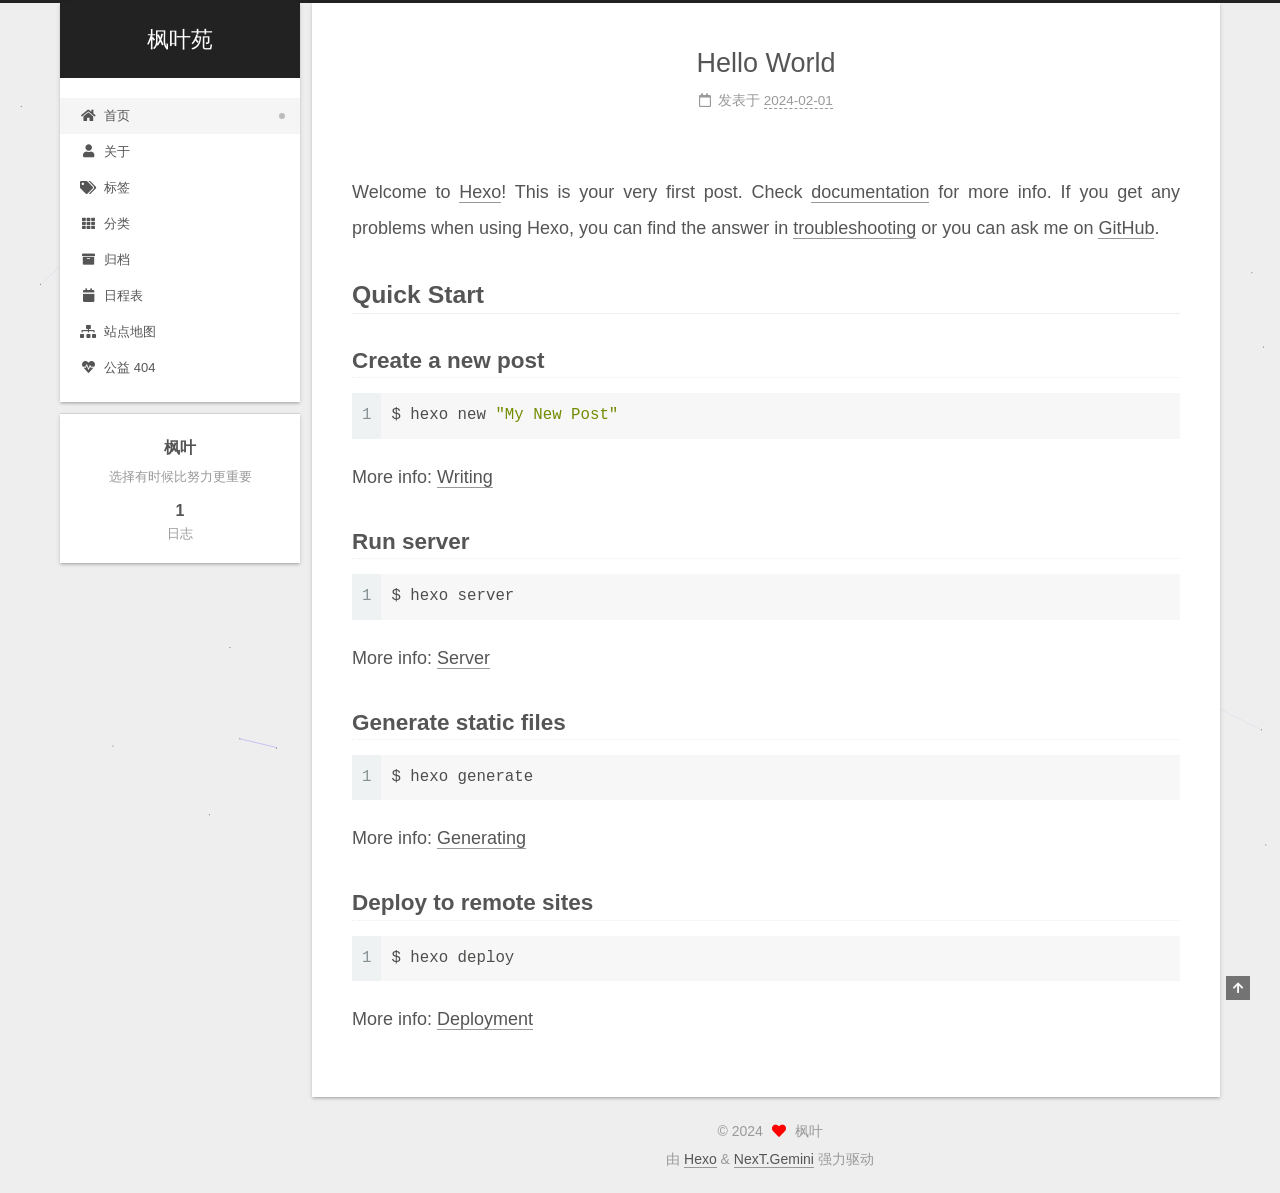
==== commit f361e774: "Site updated: 2024-02-02 10:10:42" ====
--- a/index.html
+++ b/index.html
@@ -115,9 +115,39 @@
     <a href="/" rel="section"><i class="fa fa-home fa-fw"></i>首页</a>
 
   </li>
+        <li class="menu-item menu-item-about">
+
+    <a href="/about/" rel="section"><i class="fa fa-user fa-fw"></i>关于</a>
+
+  </li>
+        <li class="menu-item menu-item-tags">
+
+    <a href="/tags/" rel="section"><i class="fa fa-tags fa-fw"></i>标签</a>
+
+  </li>
+        <li class="menu-item menu-item-categories">
+
+    <a href="/categories/" rel="section"><i class="fa fa-th fa-fw"></i>分类</a>
+
+  </li>
         <li class="menu-item menu-item-archives">
 
     <a href="/archives/" rel="section"><i class="fa fa-archive fa-fw"></i>归档</a>
+
+  </li>
+        <li class="menu-item menu-item-schedule">
+
+    <a href="/schedule/" rel="section"><i class="fa fa-calendar fa-fw"></i>日程表</a>
+
+  </li>
+        <li class="menu-item menu-item-sitemap">
+
+    <a href="/sitemap.xml" rel="section"><i class="fa fa-sitemap fa-fw"></i>站点地图</a>
+
+  </li>
+        <li class="menu-item menu-item-commonweal">
+
+    <a href="/404/" rel="section"><i class="fa fa-heartbeat fa-fw"></i>公益 404</a>
 
   </li>
   </ul>
@@ -330,6 +360,8 @@
   </div>
 
   
+  
+  <script color='0,0,255' opacity='0.5' zIndex='-1' count='99' src="/lib/canvas-nest/canvas-nest.min.js"></script>
   <script src="/lib/anime.min.js"></script>
   <script src="/lib/velocity/velocity.min.js"></script>
   <script src="/lib/velocity/velocity.ui.min.js"></script>
--- a/css/main.css
+++ b/css/main.css
@@ -1141,6 +1141,13 @@
   margin: 0 auto;
   max-width: 120px;
   padding: 2px;
+  border-radius: 50%;
+}
+.site-author-image {
+  transition: transform 1s ease-out;
+}
+.site-author-image:hover {
+  transform: rotateZ(360deg);
 }
 .site-author-name {
   color: var(--text-color);
@@ -1168,7 +1175,7 @@
 }
 .links-of-author a::before,
 .links-of-author span.exturl::before {
-  background: #4d508f;
+  background: #5bb620;
   border-radius: 50%;
   content: ' ';
   display: inline-block;
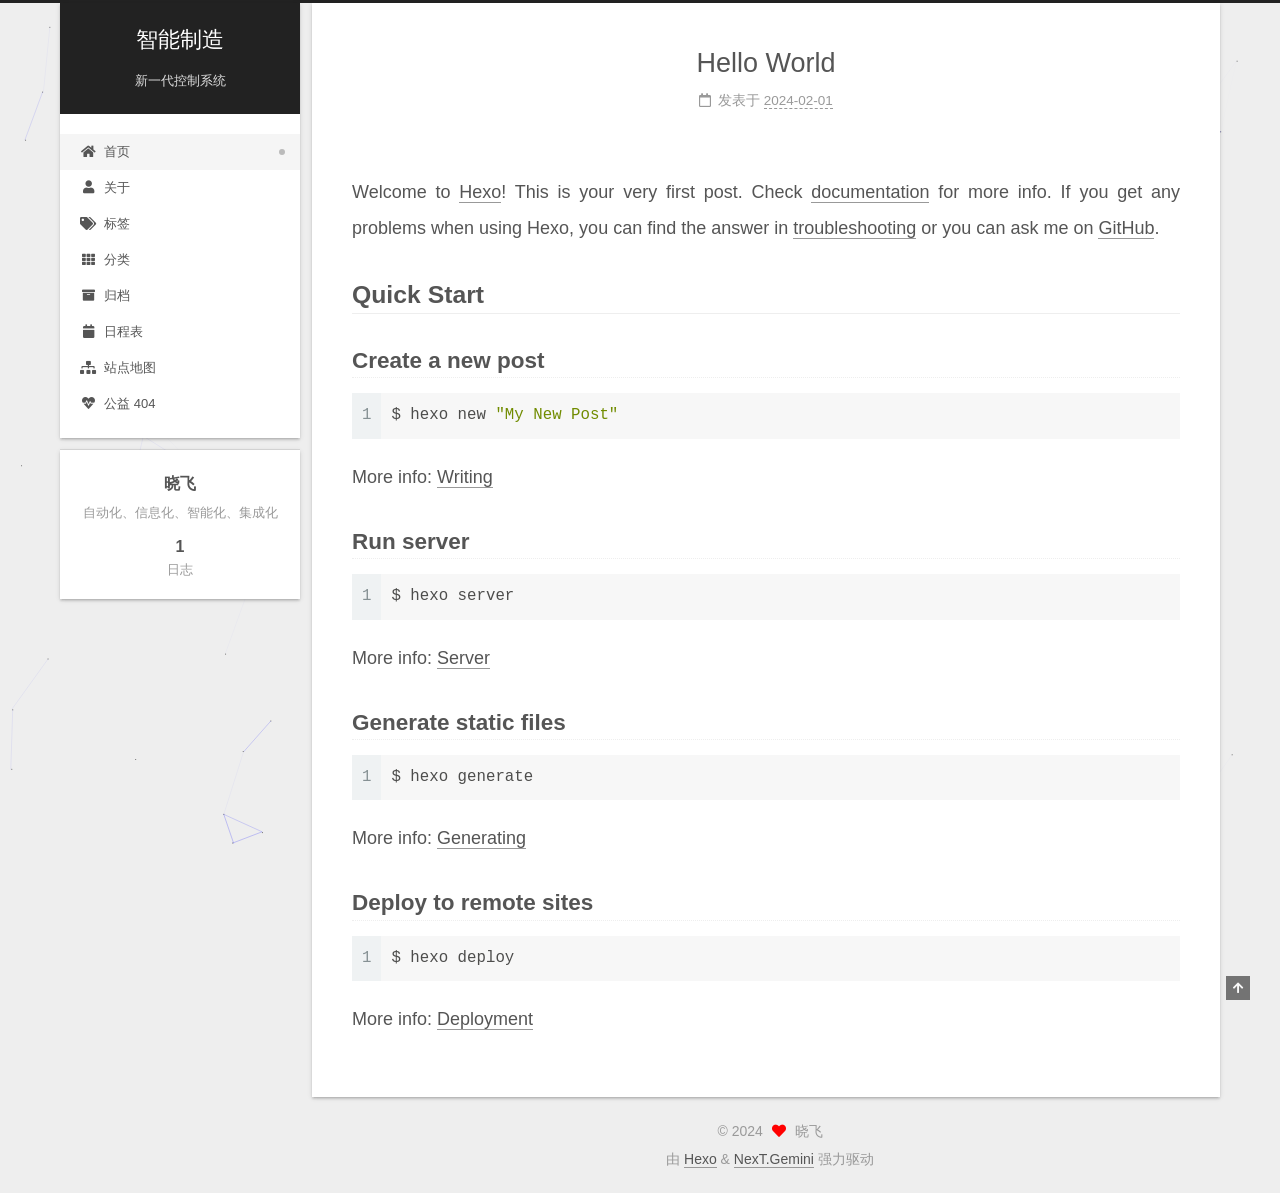
==== commit 7ac641f3: "Site updated: 2024-02-02 10:30:09" ====
--- a/index.html
+++ b/index.html
@@ -20,14 +20,14 @@
     var CONFIG = {"hostname":"example.com","root":"/","scheme":"Gemini","version":"7.8.0","exturl":false,"sidebar":{"position":"left","display":"post","padding":18,"offset":12,"onmobile":false},"copycode":{"enable":false,"show_result":false,"style":null},"back2top":{"enable":true,"sidebar":false,"scrollpercent":false},"bookmark":{"enable":false,"color":"#222","save":"auto"},"fancybox":false,"mediumzoom":false,"lazyload":false,"pangu":false,"comments":{"style":"tabs","active":null,"storage":true,"lazyload":false,"nav":null},"algolia":{"hits":{"per_page":10},"labels":{"input_placeholder":"Search for Posts","hits_empty":"We didn't find any results for the search: ${query}","hits_stats":"${hits} results found in ${time} ms"}},"localsearch":{"enable":false,"trigger":"auto","top_n_per_article":1,"unescape":false,"preload":false},"motion":{"enable":true,"async":false,"transition":{"post_block":"fadeIn","post_header":"slideDownIn","post_body":"slideDownIn","coll_header":"slideLeftIn","sidebar":"slideUpIn"}}};
   </script>
 
-  <meta name="description" content="选择有时候比努力更重要">
+  <meta name="description" content="自动化、信息化、智能化、集成化">
 <meta property="og:type" content="website">
-<meta property="og:title" content="枫叶苑">
+<meta property="og:title" content="智能制造">
 <meta property="og:url" content="http://example.com/index.html">
-<meta property="og:site_name" content="枫叶苑">
-<meta property="og:description" content="选择有时候比努力更重要">
+<meta property="og:site_name" content="智能制造">
+<meta property="og:description" content="自动化、信息化、智能化、集成化">
 <meta property="og:locale" content="zh_CN">
-<meta property="article:author" content="枫叶">
+<meta property="article:author" content="晓飞">
 <meta name="twitter:card" content="summary">
 
 <link rel="canonical" href="http://example.com/">
@@ -43,7 +43,7 @@
   };
 </script>
 
-  <title>枫叶苑</title>
+  <title>智能制造</title>
   
 
 
@@ -94,9 +94,10 @@
 
     <a href="/" class="brand" rel="start">
       <span class="logo-line-before"><i></i></span>
-      <h1 class="site-title">枫叶苑</h1>
+      <h1 class="site-title">智能制造</h1>
       <span class="logo-line-after"><i></i></span>
     </a>
+      <p class="site-subtitle" itemprop="description">新一代控制系统</p>
   </div>
 
   <div class="site-nav-right">
@@ -181,12 +182,12 @@
 
     <span hidden itemprop="author" itemscope itemtype="http://schema.org/Person">
       <meta itemprop="image" content="/images/avatar.gif">
-      <meta itemprop="name" content="枫叶">
-      <meta itemprop="description" content="选择有时候比努力更重要">
+      <meta itemprop="name" content="晓飞">
+      <meta itemprop="description" content="自动化、信息化、智能化、集成化">
     </span>
 
     <span hidden itemprop="publisher" itemscope itemtype="http://schema.org/Organization">
-      <meta itemprop="name" content="枫叶苑">
+      <meta itemprop="name" content="智能制造">
     </span>
       <header class="post-header">
         <h2 class="post-title" itemprop="name headline">
@@ -301,8 +302,8 @@
 
       <div class="site-overview-wrap sidebar-panel">
         <div class="site-author motion-element" itemprop="author" itemscope itemtype="http://schema.org/Person">
-  <p class="site-author-name" itemprop="name">枫叶</p>
-  <div class="site-description" itemprop="description">选择有时候比努力更重要</div>
+  <p class="site-author-name" itemprop="name">晓飞</p>
+  <div class="site-description" itemprop="description">自动化、信息化、智能化、集成化</div>
 </div>
 <div class="site-state-wrap motion-element">
   <nav class="site-state">
@@ -341,7 +342,7 @@
   <span class="with-love">
     <i class="fa fa-heart"></i>
   </span>
-  <span class="author" itemprop="copyrightHolder">枫叶</span>
+  <span class="author" itemprop="copyrightHolder">晓飞</span>
 </div>
   <div class="powered-by">由 <a href="https://hexo.io/" class="theme-link" rel="noopener" target="_blank">Hexo</a> & <a href="https://theme-next.org/" class="theme-link" rel="noopener" target="_blank">NexT.Gemini</a> 强力驱动
   </div>
--- a/css/main.css
+++ b/css/main.css
@@ -1175,7 +1175,7 @@
 }
 .links-of-author a::before,
 .links-of-author span.exturl::before {
-  background: #5bb620;
+  background: #ff60ff;
   border-radius: 50%;
   content: ' ';
   display: inline-block;
